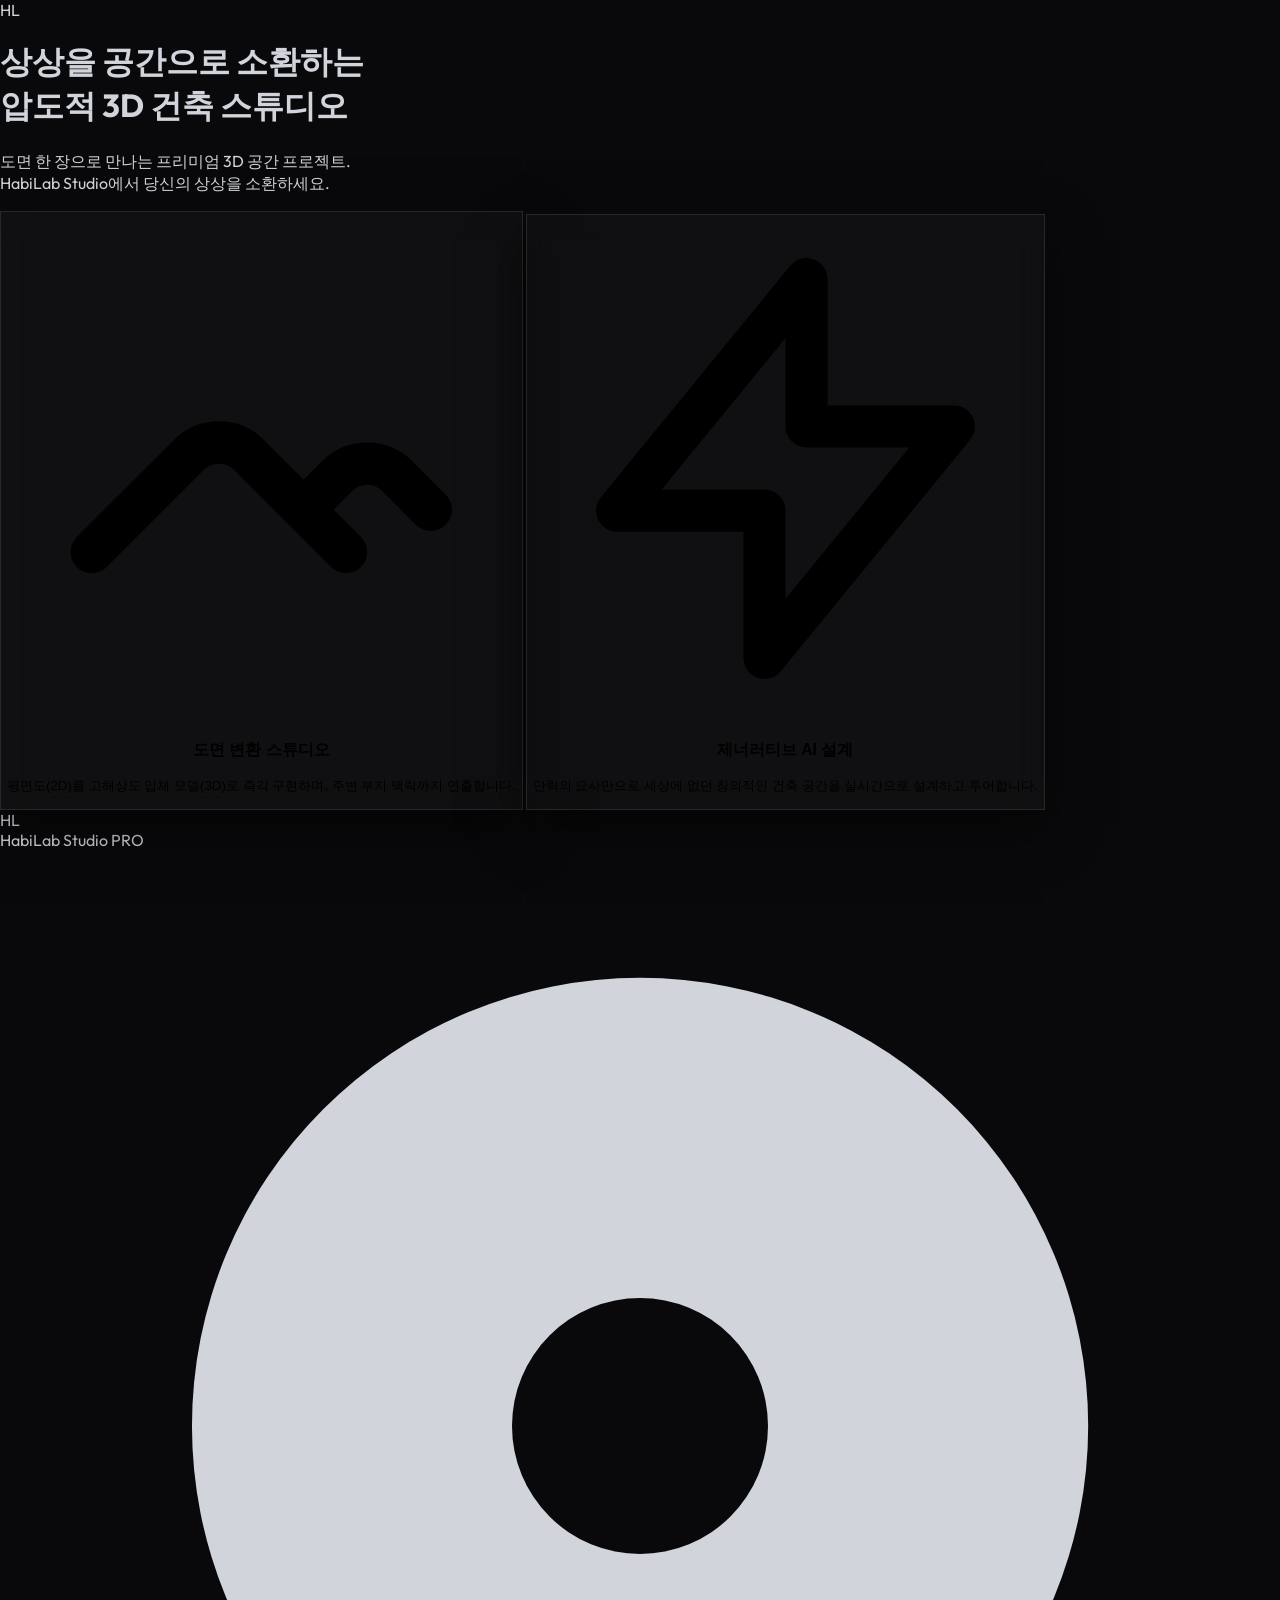
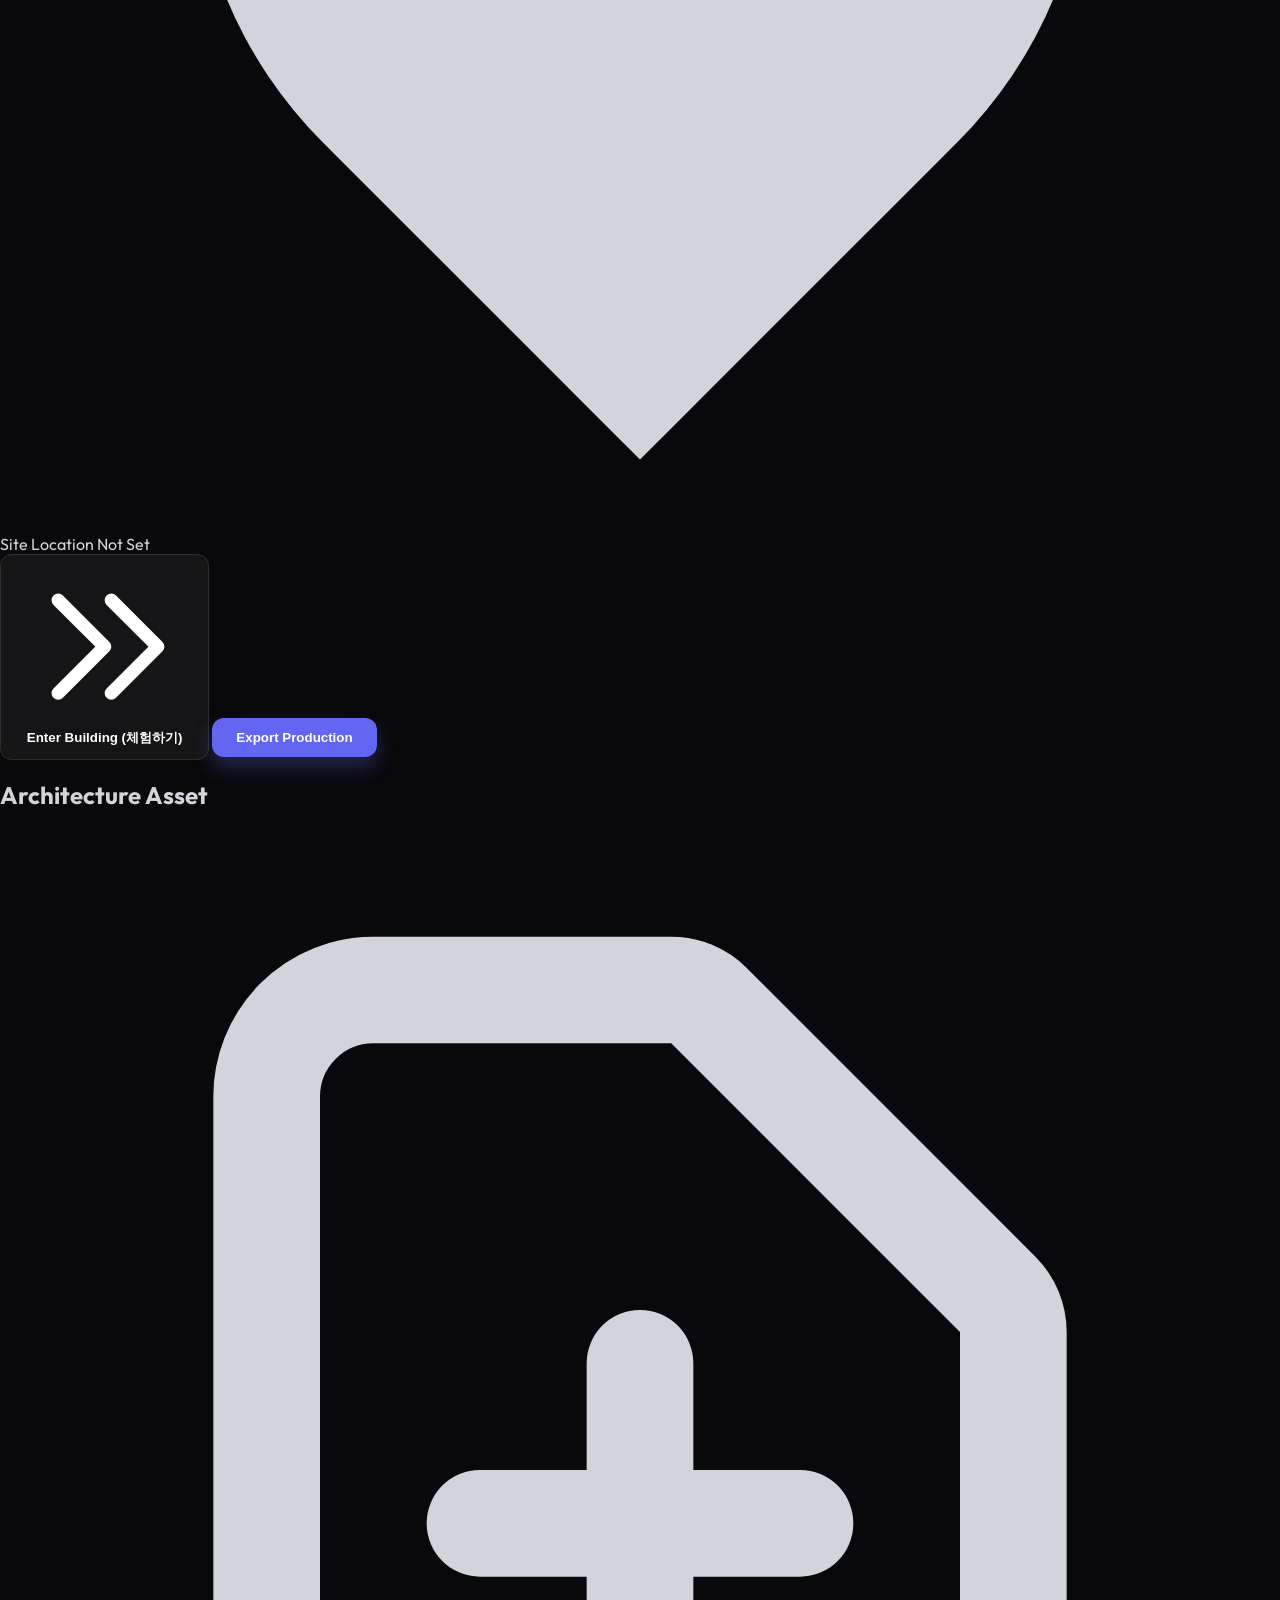
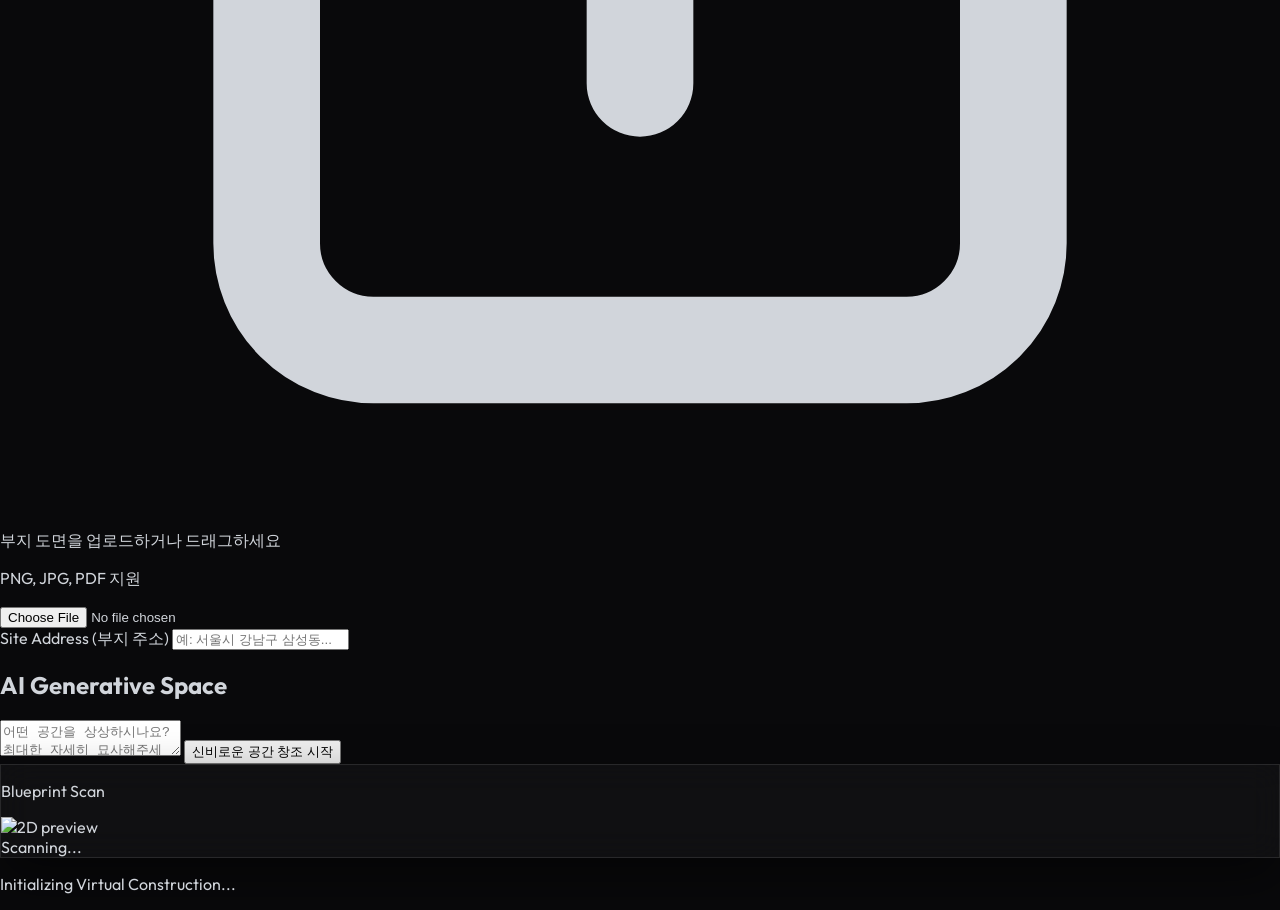
==== index.html @ 50a1dd4c "Add files via upload" ====
<!DOCTYPE html>
<html lang="ko">
<head>
    <meta charset="UTF-8">
    <meta name="viewport" content="width=device-width, initial-scale=1.0">
    <title>하비랩 (HabiLab) - 3D Floor Plan Generator (Nano Banana Edition)</title>
    <script src="https://cdn.tailwindcss.com"></script>
    <link href="https://fonts.googleapis.com/css2?family=Outfit:wght@300;400;600;800&display=swap" rel="stylesheet">
    <style>
        :root {
            --accent-indigo: #6366f1;
            --accent-purple: #8b5cf6;
            --bg-dark: #09090b;
            --card-gray: #121214;
        }

        body { font-family: 'Outfit', sans-serif; background-color: var(--bg-dark); color: #d1d5db; margin: 0; overflow: hidden; }
        
        .glass-panel {
            background: rgba(255, 255, 255, 0.03);
            backdrop-filter: blur(16px);
            border: 1px solid rgba(255, 255, 255, 0.1);
            box-shadow: 0 20px 50px rgba(0,0,0,0.5);
        }

        .loading-overlay {
            position: absolute; inset: 0; background: rgba(9, 9, 11, 0.95);
            backdrop-filter: blur(20px); z-index: 1000;
            display: none; flex-direction: column; align-items: center; justify-content: center;
            transition: opacity 0.5s; opacity: 0;
        }
        .loading-overlay.active { display: flex; opacity: 1; }
        
        .spinner {
            border: 2px solid rgba(255, 255, 255, 0.05);
            border-top: 2px solid var(--accent-indigo);
            border-radius: 50%; width: 60px; height: 60px;
            animation: spin 1s cubic-bezier(0.4, 0, 0.2, 1) infinite;
        }
        @keyframes spin { 100% { transform: rotate(360deg); } }

        #viewer-container { width: 100%; height: 100%; position: relative; }
        
        /* Premium Buttons */
        .btn-premium {
            background: rgba(255,255,255,0.05); border: 1px solid rgba(255,255,255,0.1);
            color: #fff; padding: 0.75rem 1.5rem; border-radius: 12px; font-weight: 600;
            transition: all 0.3s; backdrop-filter: blur(8px);
        }
        .btn-premium:hover { background: rgba(255,255,255,0.1); border-color: var(--accent-indigo); transform: translateY(-2px); }
        .btn-primary { background: var(--accent-indigo); border: none; box-shadow: 0 10px 20px rgba(99,102,241,0.3); }
        .btn-primary:hover { background: #4f46e5; box-shadow: 0 15px 30px rgba(99,102,241,0.5); }

        /* Instruction Overlay */
        #walk-instructions {
            position: absolute; bottom: 40px; left: 50%; transform: translateX(-50%);
            background: rgba(0,0,0,0.7); color: white; padding: 15px 25px;
            border-radius: 50px; font-size: 13px; font-weight: 600; letter-spacing: 1px;
            border: 1px solid rgba(255,255,255,0.1); backdrop-filter: blur(10px);
            display: none; z-index: 500;
        }
    </style>
</head>
<body>
    
    <!-- LANDING VIEW -->
    <div id="landing-view" class="fixed inset-0 z-[100] flex flex-col items-center justify-center transition-all duration-1000">
        <div class="absolute inset-0 bg-[radial-gradient(circle_at_center,_var(--tw-gradient-stops))] from-indigo-950/40 via-[#050507] to-black"></div>
        <div class="relative z-10 text-center max-w-5xl px-6">
            <div class="w-20 h-20 mx-auto rounded-3xl bg-gradient-to-tr from-indigo-500 to-purple-500 flex items-center justify-center font-bold text-white text-3xl mb-12 shadow-2xl scale-110">HL</div>
            <h1 class="text-6xl md:text-8xl font-black text-white tracking-tighter mb-8 leading-[0.9]">상상을 공간으로 소환하는<br/><span class="text-transparent bg-clip-text bg-gradient-to-r from-indigo-400 to-purple-400">압도적 3D 건축 스튜디오</span></h1>
            <p class="text-xl md:text-2xl text-gray-400 mb-16 max-w-3xl mx-auto font-light leading-relaxed">
                도면 한 장으로 만나는 프리미엄 3D 공간 프로젝트.<br/>
                <span class="text-white font-medium">HabiLab Studio에서 당신의 상상을 소환하세요.</span>
            </p>
            
            <div class="grid grid-cols-1 md:grid-cols-2 gap-8 max-w-4xl mx-auto">
                <button id="btn-studio-upload" class="group p-12 rounded-[2.5rem] glass-panel hover:border-indigo-500/50 hover:bg-white/5 transition-all text-left">
                    <div class="w-12 h-12 bg-indigo-500/20 rounded-xl flex items-center justify-center mb-6 text-indigo-400 group-hover:scale-110 transition">
                        <svg class="w-6 h-6" fill="none" stroke="currentColor" viewBox="0 0 24 24"><path stroke-linecap="round" stroke-linejoin="round" stroke-width="2" d="M4 16l4.586-4.586a2 2 0 012.828 0L16 16m-2-2l1.586-1.586a2 2 0 012.828 0L20 14"></svg>
                    </div>
                    <h3 class="text-2xl font-bold text-white mb-3">도면 변환 스튜디오</h3>
                    <p class="text-sm text-gray-400 leading-relaxed">평면도(2D)를 고해상도 입체 모델(3D)로 즉각 구현하며, 주변 부지 맥락까지 연출합니다.</p>
                </button>
                <button id="btn-studio-prompt" class="group p-12 rounded-[2.5rem] glass-panel hover:border-purple-500/50 hover:bg-white/5 transition-all text-left">
                     <div class="w-12 h-12 bg-purple-500/20 rounded-xl flex items-center justify-center mb-6 text-purple-400 group-hover:scale-110 transition">
                        <svg class="w-6 h-6" fill="none" stroke="currentColor" viewBox="0 0 24 24"><path stroke-linecap="round" stroke-linejoin="round" stroke-width="2" d="M13 10V3L4 14h7v7l9-11h-7z"></svg>
                    </div>
                    <h3 class="text-2xl font-bold text-white mb-3">제너러티브 AI 설계</h3>
                    <p class="text-sm text-gray-400 leading-relaxed">단락의 묘사만으로 세상에 없던 창의적인 건축 공간을 실시간으로 설계하고 투어합니다.</p>
                </button>
            </div>
        </div>
    </div>

    <!-- WORKSPACE VIEW -->
    <div id="workspace-view" class="hidden min-h-screen flex flex-col opacity-0 transition-all duration-700">
        <nav class="sticky top-0 z-50 backdrop-blur-2xl bg-black/40 border-b border-white/5 h-20 flex items-center px-10 justify-between">
            <div class="flex items-center gap-4 cursor-pointer group" onclick="goHome()">
                <div class="w-8 h-8 rounded-lg bg-indigo-500 flex items-center justify-center text-sm font-bold text-white shadow-lg group-hover:rotate-12 transition-transform">HL</div>
                <span class="font-extrabold text-white tracking-widest text-base uppercase">HabiLab Studio <span class="text-indigo-400 ml-1">PRO</span></span>
            </div>
            <div id="nav-address" class="hidden md:flex items-center gap-3 px-6 py-2 bg-white/5 border border-white/10 rounded-full text-xs font-medium text-gray-400">
                <svg class="w-3.5 h-3.5 text-indigo-400" fill="currentColor" viewBox="0 0 20 20"><path fill-rule="evenodd" d="M5.05 4.05a7 7 0 119.9 9.9L10 18.9l-4.95-4.95a7 7 0 010-9.9zM10 11a2 2 0 100-4 2 2 0 000 4z" clip-rule="evenodd"></svg>
                <span id="display-address">Site Location Not Set</span>
            </div>
            <div class="flex gap-4">
                 <button onclick="toggleWalkMode()" id="btn-walk" class="btn-premium flex items-center gap-2">
                    <svg class="w-4 h-4" fill="none" stroke="currentColor" viewBox="0 0 24 24"><path stroke-linecap="round" stroke-linejoin="round" stroke-width="2" d="M13 5l7 7-7 7M5 5l7 7-7 7"></svg>
                    Enter Building (체험하기)
                </button>
                <button class="btn-premium btn-primary">Export Production</button>
            </div>
        </nav>

        <main class="flex-grow grid grid-cols-12 overflow-hidden h-[calc(100vh-5rem)]">
            <!-- Left: Side Control (col-span-3) -->
            <div class="col-span-1 lg:col-span-3 border-r border-white/5 p-8 flex flex-col gap-10 bg-[#0c0c0e] overflow-y-auto">
                <div id="upload-section">
                    <h2 class="text-xs font-bold text-gray-500 uppercase tracking-widest mb-6 flex items-center gap-2">
                        <span class="w-1 h-3 bg-indigo-500 rounded-full"></span> Architecture Asset
                    </h2>
                    <div id="drop-zone" class="border-2 border-dashed border-white/5 rounded-3xl p-10 text-center hover:border-indigo-500/50 hover:bg-indigo-500/5 transition-all cursor-pointer group">
                        <div class="w-12 h-12 bg-white/5 rounded-2xl mx-auto mb-4 flex items-center justify-center text-gray-500 group-hover:text-indigo-400 transition">
                            <svg class="w-6 h-6" fill="none" stroke="currentColor" viewBox="0 0 24 24"><path stroke-linecap="round" stroke-linejoin="round" stroke-width="2" d="M9 13h6m-3-3v6m5 5H7a2 2 0 01-2-2V5a2 2 0 012-2h5.586a1 1 0 01.707.293l5.414 5.414a1 1 0 01.293.707V19a2 2 0 01-2 2z"></svg>
                        </div>
                        <p class="text-xs text-gray-400 font-medium">부지 도면을 업로드하거나 드래그하세요</p>
                        <p class="text-[10px] text-gray-600 mt-2">PNG, JPG, PDF 지원</p>
                    </div>
                    <input type="file" id="file-input" class="hidden">
                    
                    <div class="mt-8">
                        <label class="text-[10px] font-bold text-gray-600 uppercase tracking-[0.2em] mb-2 block">Site Address (부지 주소)</label>
                        <input type="text" id="site-address" class="w-full bg-white/5 border border-white/10 rounded-xl px-4 py-3 text-sm text-gray-300 focus:outline-none focus:border-indigo-500/50" placeholder="예: 서울시 강남구 삼성동...">
                    </div>
                </div>

                <div id="prompt-section">
                    <h2 id="prompt-title" class="text-xs font-bold text-gray-500 uppercase tracking-widest mb-6 flex items-center gap-2">
                        <span class="w-1 h-3 bg-purple-500 rounded-full"></span> AI Generative Space
                    </h2>
                    <textarea id="ai-prompt" class="w-full bg-white/5 border border-white/10 rounded-2xl p-5 text-sm focus:outline-none focus:border-indigo-500/50 transition-all text-gray-300 h-44 leading-relaxed" placeholder="어떤 공간을 상상하시나요? 최대한 자세히 묘사해주세요..."></textarea>
                    <button id="btn-generate" class="w-full mt-6 bg-gradient-to-r from-indigo-600 to-purple-600 hover:scale-[1.02] active:scale-95 text-white font-bold py-4 rounded-2xl transition-all shadow-2xl">신비로운 공간 창조 시작</button>
                    <div id="ai-status-box" class="hidden mt-6 p-5 rounded-2xl text-xs font-medium border border-indigo-500/20 bg-indigo-500/5 text-indigo-300"></div>
                </div>
            </div>

            <!-- Main Hub (col-span-9) -->
            <div class="col-span-1 lg:col-span-9 relative bg-[#050507]">
                <!-- 2D Mini Monitoring (Floating top-left) -->
                <div id="mini-2d" class="absolute top-8 left-8 w-64 h-64 glass-panel rounded-3xl z-40 p-4 border border-white/10 shadow-2xl transition-all hover:scale-105">
                     <p class="text-[10px] font-extrabold text-gray-500 uppercase tracking-widest mb-3 flex items-center gap-2">
                        <span class="w-1.5 h-1.5 rounded-full bg-indigo-500 animate-pulse"></span> Blueprint Scan
                    </p>
                    <div class="w-full h-48 bg-black/40 rounded-xl flex items-center justify-center overflow-hidden relative">
                         <img id="preview-img" class="max-w-full max-h-full object-contain hidden opacity-90 transition-opacity" src="" alt="2D preview">
                         <div id="2d-placeholder" class="text-[9px] uppercase tracking-[0.2em] text-gray-700 font-bold">Scanning...</div>
                         <div id="2d-loading" class="loading-overlay"> <div class="spinner !w-8 !h-8"></div> </div>
                    </div>
                </div>

                <!-- 3D Viewport Full -->
                <div id="viewer-container" class="w-full h-full">
                    <div id="placeholder" class="absolute inset-0 flex flex-col items-center justify-center z-10 pointer-events-none">
                         <p class="text-xs uppercase tracking-[0.4em] text-gray-600 font-bold animate-pulse">Initializing Virtual Construction...</p>
                    </div>
                    <div id="3d-loading" class="loading-overlay"> <div class="spinner"></div> </div>
                    
                    <!-- Walk Instructions -->
                    <div id="walk-instructions">
                        WASD - 이동  |  MOUSE - 둘러보기  |  ESC - 3D 모드로 복귀
                    </div>
                </div>
            </div>
        </main>
    </div>

    <!-- Core Script -->
    <script type="module">
        import * as THREE from 'https://unpkg.com/three@0.160.0/build/three.module.js';
        import { GLTFLoader } from 'https://unpkg.com/three@0.160.0/examples/jsm/loaders/GLTFLoader.js';
        import { OrbitControls } from 'https://unpkg.com/three@0.160.0/examples/jsm/controls/OrbitControls.js';
        import { PointerLockControls } from 'https://unpkg.com/three@0.160.0/examples/jsm/controls/PointerLockControls.js';
        import { EffectComposer } from 'https://unpkg.com/three@0.160.0/examples/jsm/postprocessing/EffectComposer.js';
        import { RenderPass } from 'https://unpkg.com/three@0.160.0/examples/jsm/postprocessing/RenderPass.js';
        import { UnrealBloomPass } from 'https://unpkg.com/three@0.160.0/examples/jsm/postprocessing/UnrealBloomPass.js';
        import { OutputPass } from 'https://unpkg.com/three@0.160.0/examples/jsm/postprocessing/OutputPass.js';

        // Refs
        const landingView = document.getElementById('landing-view');
        const workspaceView = document.getElementById('workspace-view');
        const viewerContainer = document.getElementById('viewer-container');
        const aiPrompt = document.getElementById('ai-prompt');
        const aiStatusBox = document.getElementById('ai-status-box');
        const previewImg = document.getElementById('preview-img');
        const displayAddress = document.getElementById('display-address');
        const siteAddress = document.getElementById('site-address');
        const instr = document.getElementById('walk-instructions');

        let walkMode = false;
        let moveForward = false, moveBackward = false, moveLeft = false, moveRight = false;
        let velocity = new THREE.Vector3();
        let direction = new THREE.Vector3();

        // 3D Engine Setup
        const scene = new THREE.Scene();
        scene.background = new THREE.Color(0x050507);
        scene.fog = new THREE.FogExp2(0x050507, 0.002);

        const camera = new THREE.PerspectiveCamera(45, viewerContainer.clientWidth / viewerContainer.clientHeight, 0.1, 2000);
        const renderer = new THREE.WebGLRenderer({ antialias: true, alpha: true, powerPreference: "high-performance" });
        renderer.setPixelRatio(window.devicePixelRatio);
        renderer.setSize(viewerContainer.clientWidth, viewerContainer.clientHeight);
        renderer.toneMapping = THREE.ACESFilmicToneMapping;
        renderer.toneMappingExposure = 1.2;
        renderer.shadowMap.enabled = true;
        renderer.shadowMap.type = THREE.PCFSoftShadowMap;
        viewerContainer.appendChild(renderer.domElement);

        const composer = new EffectComposer(renderer);
        composer.addPass(new RenderPass(scene, camera));
        const bloomPass = new UnrealBloomPass(new THREE.Vector2(viewerContainer.clientWidth, viewerContainer.clientHeight), 0.5, 0.4, 0.85);
        composer.addPass(bloomPass);
        composer.addPass(new OutputPass());

        const controls = new OrbitControls(camera, renderer.domElement);
        controls.enableDamping = true;
        controls.dampingFactor = 0.05;
        controls.maxPolarAngle = Math.PI/2 - 0.05;

        const walkControls = new PointerLockControls(camera, document.body);
        scene.add(walkControls.getObject());

        // Dynamic Lighting
        const ambient = new THREE.AmbientLight(0xffffff, 0.4);
        scene.add(ambient);

        const hemiLight = new THREE.HemisphereLight(0x6366f1, 0x09090b, 0.6);
        scene.add(hemiLight);

        const sun = new THREE.DirectionalLight(0xffffff, 2.0);
        sun.position.set(100, 200, 100);
        sun.castShadow = true;
        sun.shadow.mapSize.set(4096, 4096);
        sun.shadow.camera.left = -200;
        sun.shadow.camera.right = 200;
        sun.shadow.camera.top = 200;
        sun.shadow.camera.bottom = -200;
        scene.add(sun);

        // Env Components (Premium Grid)
        const grid = new THREE.GridHelper(1000, 100, 0x1f2937, 0x0c0c0e);
        grid.position.y = -0.05;
        scene.add(grid);

        // --- Core Navigation (Redundant but safe) ---
        window.enterWorkspace = (mode) => {
            console.log("Navigating to Workspace Mode:", mode);
            const landing = document.getElementById('landing-view');
            const workspace = document.getElementById('workspace-view');
            
            landing.style.opacity = '0';
            landing.style.transform = 'scale(1.05) translateY(-20px)';
            
            setTimeout(() => {
                landing.classList.add('hidden');
                workspace.classList.remove('hidden');
                setTimeout(() => { 
                    workspace.style.opacity = '1'; 
                    window.dispatchEvent(new Event('resize'));
                }, 50);
                if (mode === 'prompt') {
                    document.getElementById('upload-section').classList.add('hidden');
                    document.getElementById('ai-prompt')?.focus();
                }
            }, 600);
        };

        window.goHome = () => {
             const workspace = document.getElementById('workspace-view');
             const landing = document.getElementById('landing-view');
             workspace.style.opacity = '0';
             setTimeout(() => {
                 workspace.classList.add('hidden');
                 landing.classList.remove('hidden');
                 landing.style.opacity = '1';
                 landing.style.transform = 'scale(1) translateY(0)';
             }, 500);
        };

        // --- 3D Engine Setup ---
        // Scene already defined at the top

        window.toggleWalkMode = () => {
            if (!walkMode) {
                walkControls.lock();
            } else {
                walkControls.unlock();
            }
        };

        // --- Walkthrough Logic ---
        walkControls.addEventListener('lock', () => {
            walkMode = true;
            controls.enabled = false;
            instr.style.display = 'block';
            document.getElementById('btn-walk').innerHTML = `<svg class="w-4 h-4" fill="none" stroke="currentColor" viewBox="0 0 24 24"><path d="M6 18L18 6M6 6l12 12"></svg> Exit View`;
            camera.position.y = 1.8; 
        });

        walkControls.addEventListener('unlock', () => {
            walkMode = false;
            controls.enabled = true;
            instr.style.display = 'none';
            document.getElementById('btn-walk').innerHTML = `<svg class="w-4 h-4" fill="none" stroke="currentColor" viewBox="0 0 24 24"><path d="M13 5l7 7-7 7M5 5l7 7-7 7"></svg> Enter Building`;
            camera.position.set(100, 80, 100);
            controls.update();
        });

        const onKeyDown = (e) => {
            switch (e.code) {
                case 'KeyW': moveForward = true; break;
                case 'KeyA': moveLeft = true; break;
                case 'KeyS': moveBackward = true; break;
                case 'KeyD': moveRight = true; break;
            }
        };
        const onKeyUp = (e) => {
            switch (e.code) {
                case 'KeyW': moveForward = false; break;
                case 'KeyA': moveLeft = false; break;
                case 'KeyS': moveBackward = false; break;
                case 'KeyD': moveRight = false; break;
            }
        };
        document.addEventListener('keydown', onKeyDown);
        document.addEventListener('keyup', onKeyUp);

        // Site Context logic
        siteAddress.addEventListener('change', () => {
            const addr = siteAddress.value;
            displayAddress.textContent = addr || "Global Site Node";
            // Heuristic environment change
            if(addr.includes("강남") || addr.includes("서울")) {
                scene.background = new THREE.Color(0x0c0c1e);
                hemiLight.color.setHex(0xbc9fff);
            } else if(addr.includes("제주") || addr.includes("바다")) {
                scene.background = new THREE.Color(0x1a2e3b);
                hemiLight.color.setHex(0xa0d8ef);
            }
        });

        // Model Loader
        window.loadModel = (url, bgUrl, w, h) => {
            const loader = new GLTFLoader();
            loader.load(url, (gltf) => {
                // Garbage collection
                scene.children.slice().forEach(c => { 
                    if(c.isGroup || c.isMesh) { 
                        if(c.type !== 'GridHelper' && !c.isLight) scene.remove(c); 
                    } 
                });
                
                const model = gltf.scene;
                model.traverse(n => { 
                    if(n.isMesh) { 
                        n.castShadow = true; n.receiveShadow = true; 
                        // Architectural Material (Nano Banana Edition)
                        n.material = new THREE.MeshPhysicalMaterial({
                            color: 0xeeeeee, 
                            roughness: 0.2, 
                            metalness: 0.05, 
                            transmission: (n.name.includes('window')) ? 0.9 : 0,
                            thickness: 1.0,
                            ior: 1.5,
                            envMapIntensity: 2.0
                        }); 
                    } 
                });
                scene.add(model);

                // Auto-Focus
                const box = new THREE.Box3().setFromObject(model);
                const size = box.getSize(new THREE.Vector3());
                const center = box.getCenter(new THREE.Vector3());
                const maxDim = Math.max(size.x, size.z);
                camera.position.set(center.x + maxDim * 1.2, maxDim, center.z + maxDim * 1.2);
                controls.target.copy(center);
                controls.update();
                document.getElementById('placeholder').classList.add('hidden');
            });
        };

        // Animation Loop
        let prevTime = performance.now();
        function animate() {
            requestAnimationFrame(animate);
            const time = performance.now();
            
            if (walkControls.isLocked === true) {
                const delta = (time - prevTime) / 1000;
                velocity.x -= velocity.x * 10.0 * delta;
                velocity.z -= velocity.z * 10.0 * delta;
                direction.z = Number(moveForward) - Number(moveBackward);
                direction.x = Number(moveRight) - Number(moveLeft);
                direction.normalize();

                if (moveForward || moveBackward) velocity.z -= direction.z * 400.0 * delta;
                if (moveLeft || moveRight) velocity.x -= direction.x * 400.0 * delta;

                walkControls.moveRight(-velocity.x * delta);
                walkControls.moveForward(-velocity.z * delta);
            }
            
            prevTime = time;
            controls.update();
            composer.render();
        }
        animate();

        // API Handler Integration
        const showLoading = () => { document.getElementById('2d-loading').classList.add('active'); document.getElementById('3d-loading').classList.add('active'); };
        const hideLoading = () => { document.getElementById('2d-loading').classList.remove('active'); document.getElementById('3d-loading').classList.remove('active'); };

        window.handleUpload = async (file) => {
            aiStatusBox.classList.remove('hidden');
            aiStatusBox.innerHTML = `Constructing Architecture Artifact...<br/><span class="text-[9px] opacity-60">${file.name}</span>`;
            if (file.type.startsWith('image/')) {
                const reader = new FileReader();
                reader.onload = (e) => { previewImg.src = e.target.result; previewImg.classList.remove('hidden'); document.getElementById('2d-placeholder').classList.add('hidden'); };
                reader.readAsDataURL(file);
            }
            const fd = new FormData(); fd.append('file', file);
            try {
                showLoading();
                const res = await fetch('/upload', { method: 'POST', body: fd });
                const data = await res.json();
                if (data.status === 'success') {
                    aiStatusBox.innerHTML = "Site Deployment Successful.";
                    window.loadModel(data.model_url, data.bg_url, data.width, data.height);
                } else { aiStatusBox.textContent = "Processing Fault: " + data.message; }
            } catch(e) { aiStatusBox.textContent = "System Orchestration Timeout"; }
            finally { hideLoading(); }
        };

        const fileInput = document.getElementById('file-input');
        document.getElementById('drop-zone').onclick = () => fileInput.click();
        fileInput.onchange = (e) => { if(e.target.files[0]) window.handleUpload(e.target.files[0]); };

        document.getElementById('btn-generate').onclick = async () => {
            const prompt = aiPrompt.value.trim();
            if(!prompt) return alert("부디 당신의 상상을 입력해 주세요.");
            aiStatusBox.classList.remove('hidden');
            aiStatusBox.innerHTML = "AI가 상상을 현실로 소환하고 있습니다...";
            const fd = new FormData(); fd.append('prompt', prompt);
            try {
                showLoading();
                const res = await fetch('/generate', { method: 'POST', body: fd });
                const data = await res.json();
                if (data.status === 'success') {
                    aiStatusBox.textContent = "상상이 공간으로 성공적으로 소환되었습니다.";
                    if(data.bg_url) { previewImg.src = data.bg_url; previewImg.classList.remove('hidden'); document.getElementById('2d-placeholder').classList.add('hidden'); }
                    window.loadModel(data.model_url, data.bg_url, data.width, data.height);
                } else { aiStatusBox.textContent = "AI Failure: " + data.message; }
            } catch(e) { aiStatusBox.textContent = "Server Synchronization Failure"; }
            finally { hideLoading(); }
        };

        window.addEventListener('resize', () => {
            const w = viewerContainer.clientWidth;
            const h = viewerContainer.clientHeight;
            if (w === 0) return;
            camera.aspect = w / h;
            camera.updateProjectionMatrix();
            renderer.setSize(w, h);
            composer.setSize(w, h);
        });

        // --- Event Listener Registration (Bulletproof) ---
        window.addEventListener('load', () => {
            console.log("HabiLab Studio Engine Initialized.");
            document.getElementById('btn-studio-upload')?.addEventListener('click', (e) => {
                e.preventDefault();
                window.enterWorkspace('upload');
            });
            document.getElementById('btn-studio-prompt')?.addEventListener('click', (e) => {
                e.preventDefault();
                window.enterWorkspace('prompt');
            });
            
            // Initial resize fix
            window.dispatchEvent(new Event('resize'));
        });
    </script>
</body>
</html>
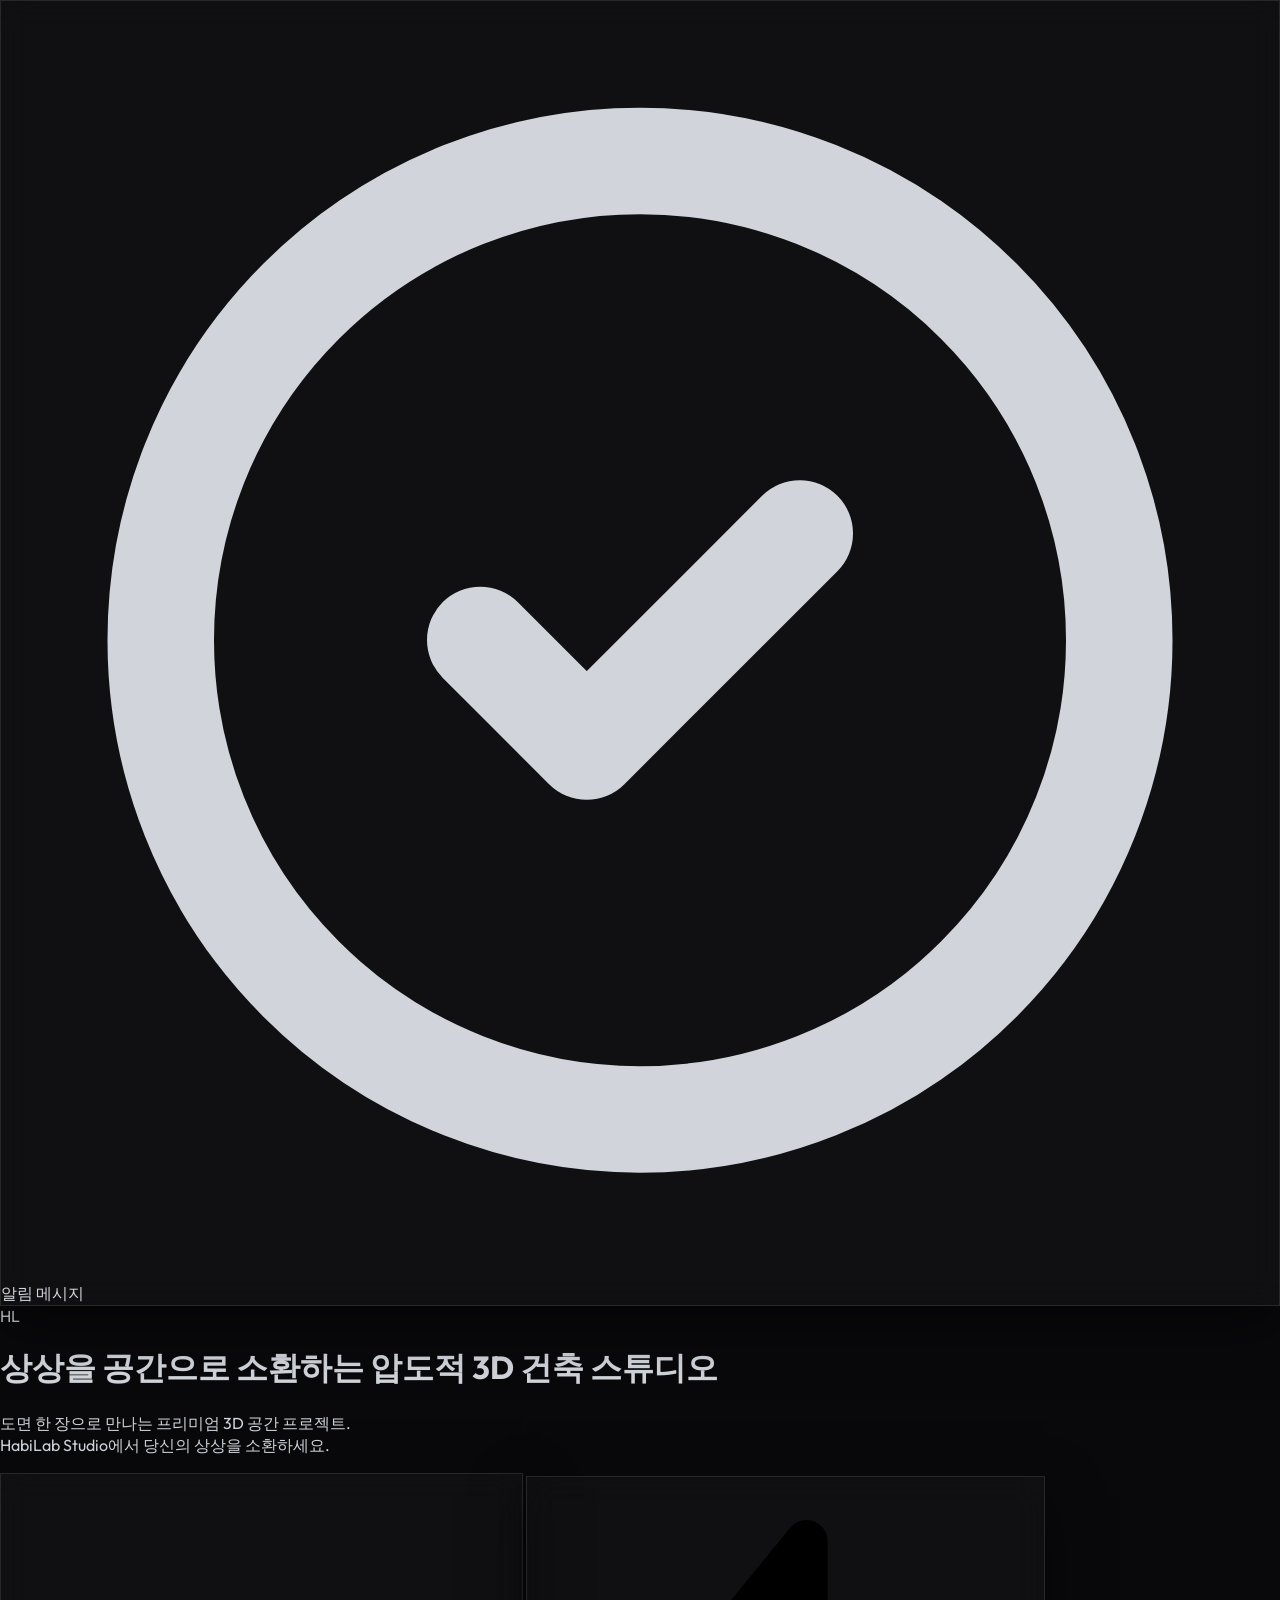
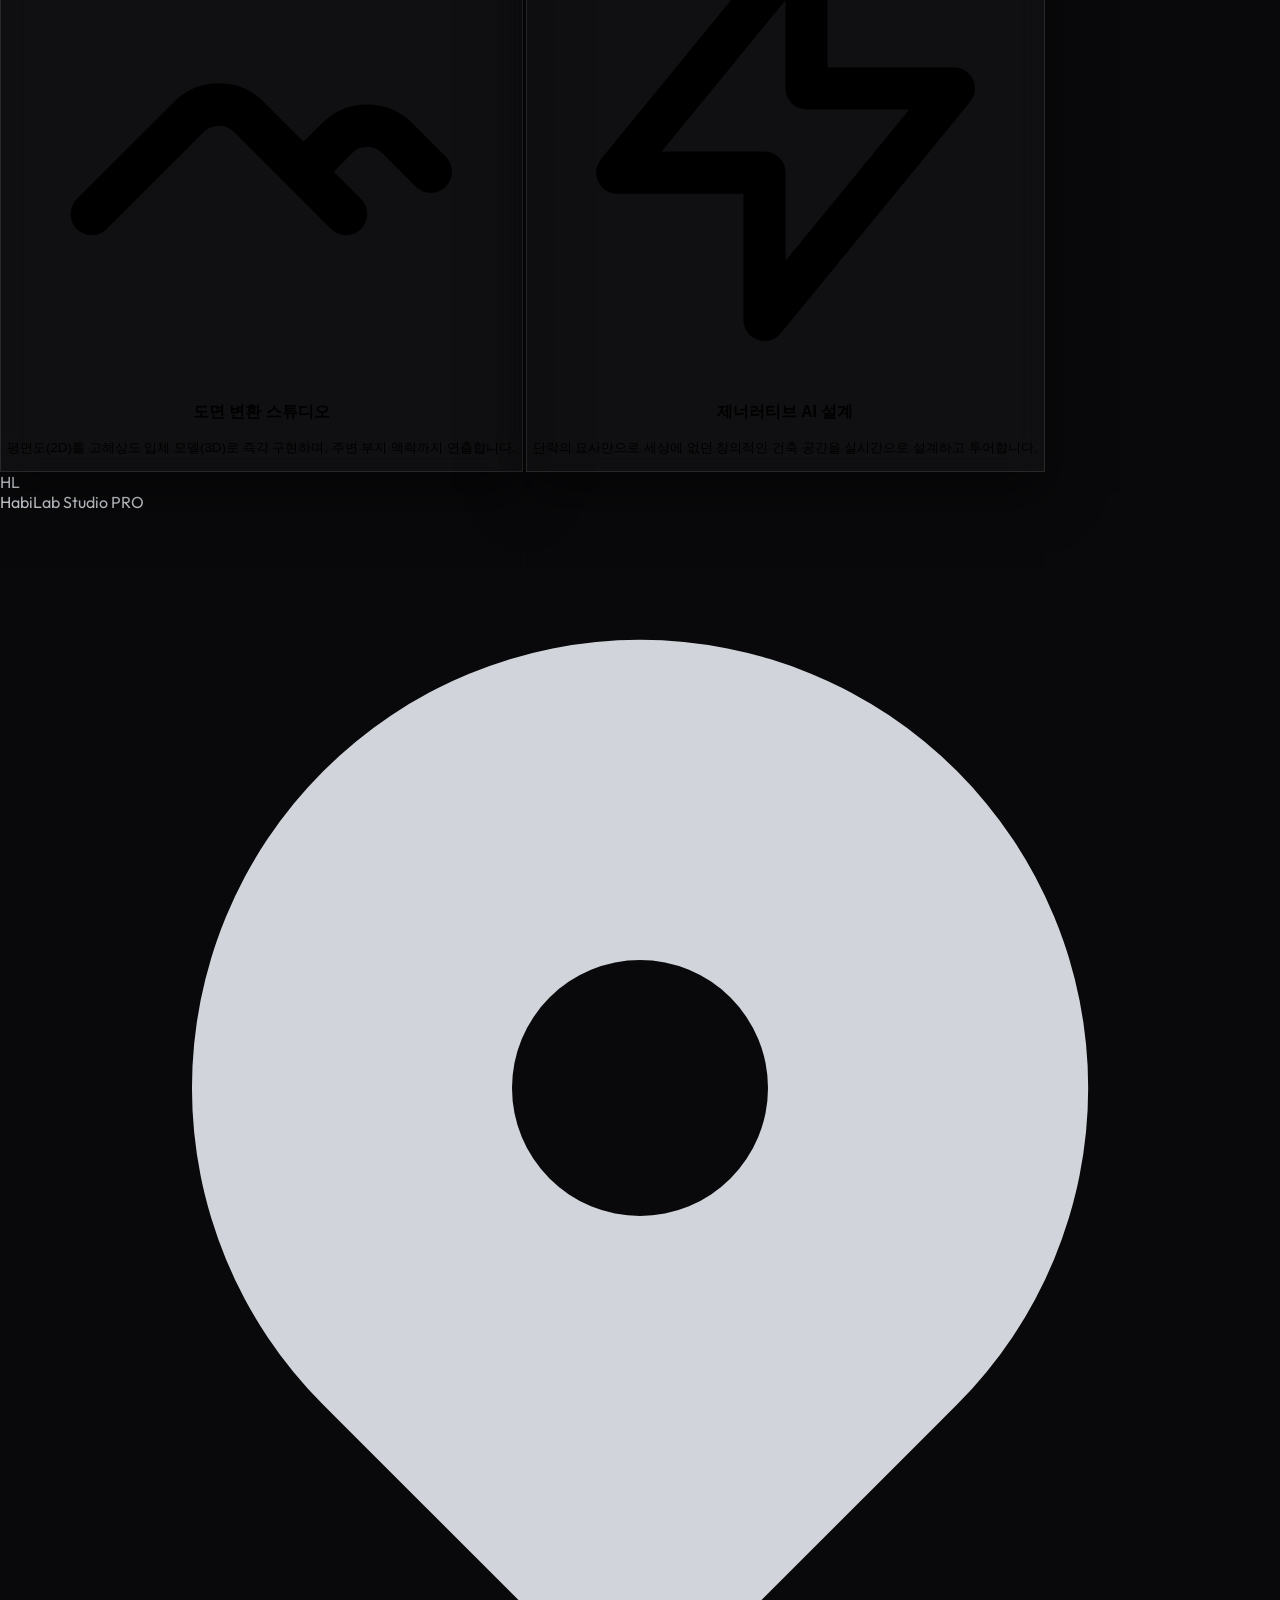
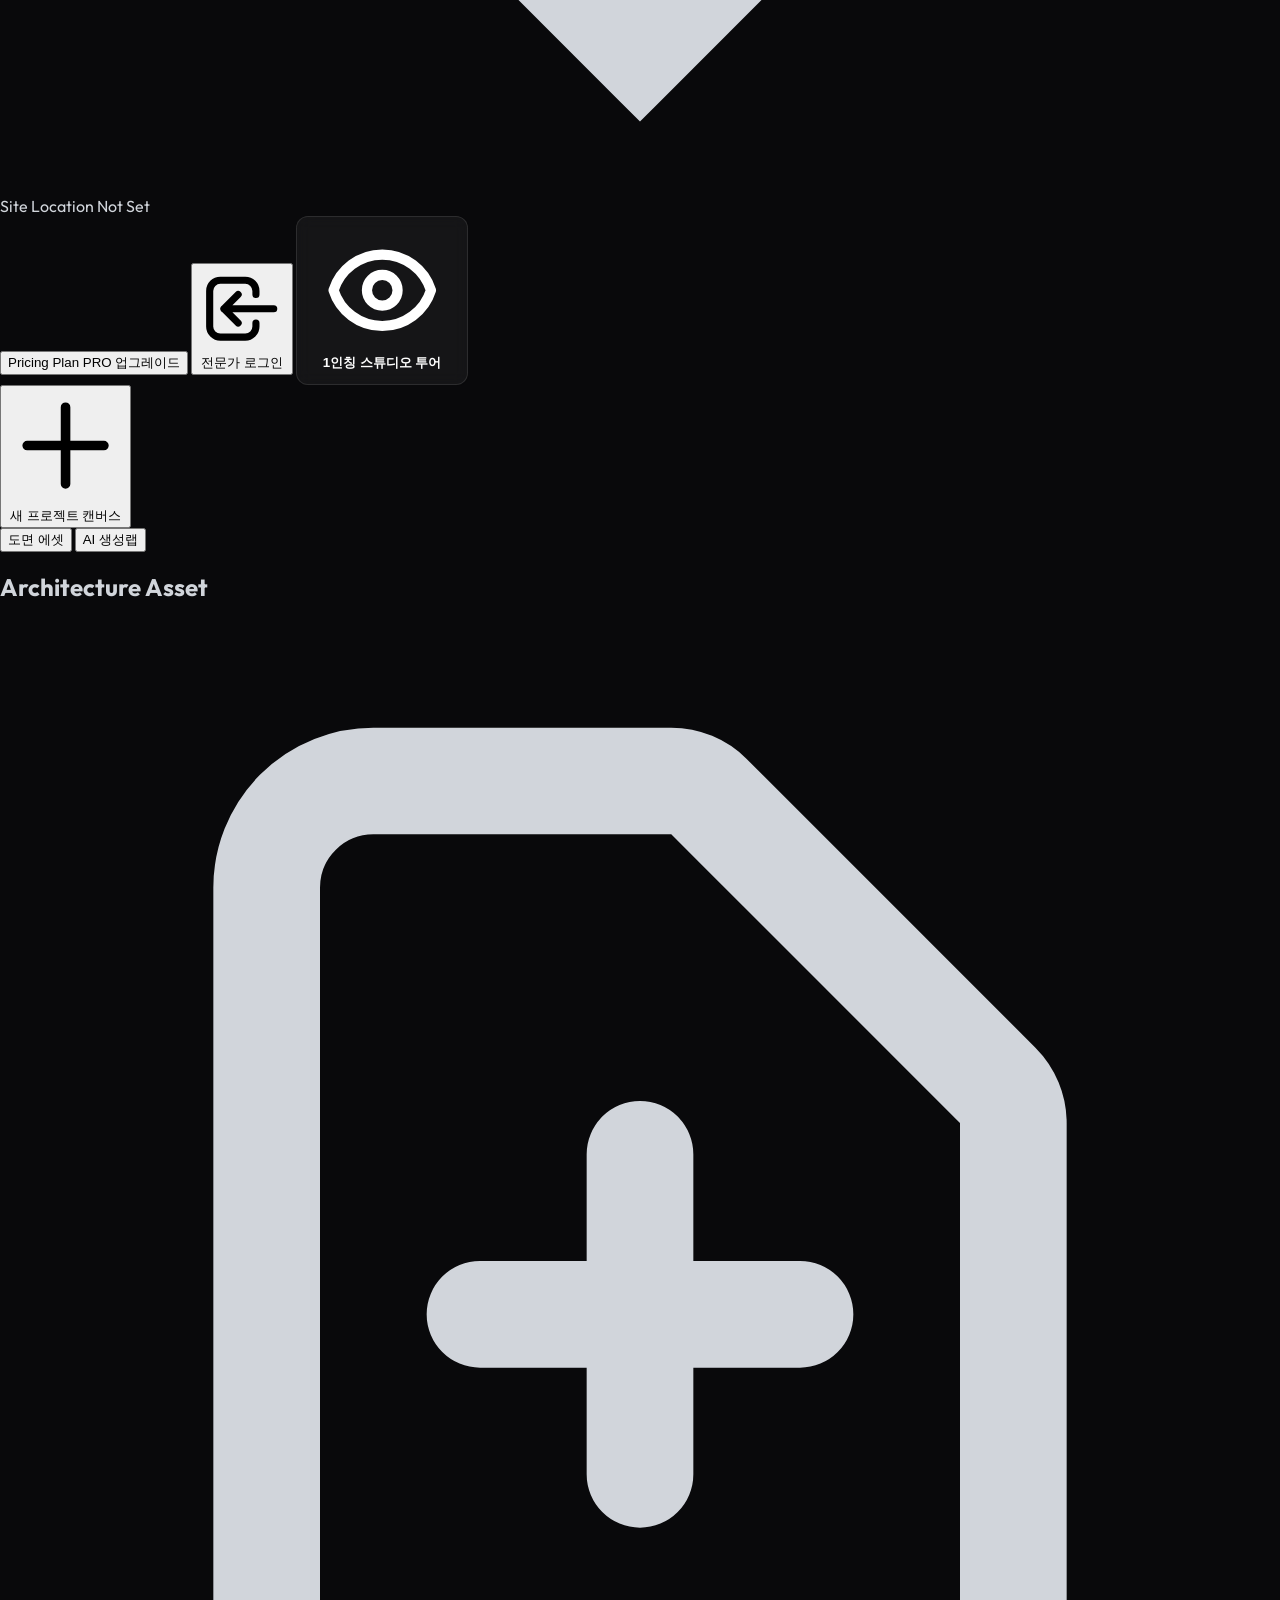
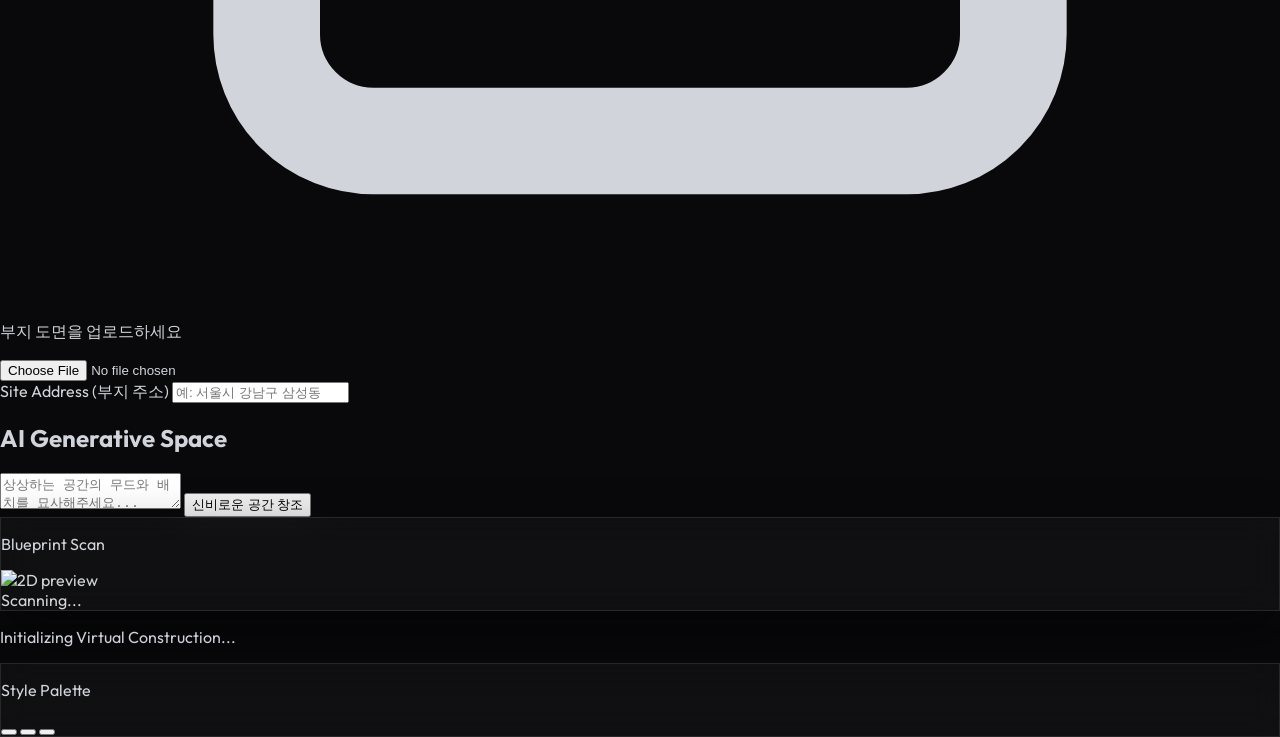
==== commit b8cfc8ef: "Add files via upload" ====
--- a/index.html
+++ b/index.html
@@ -61,14 +61,22 @@
         }
     </style>
 </head>
-<body>
+<body class="bg-[#050507] text-white selection:bg-indigo-500/30 overflow-hidden font-sans">
     
+    <!-- Global Toast Notification -->
+    <div id="toast-overlay" class="fixed inset-0 top-10 flex border-0 items-start justify-center z-50 pointer-events-none hidden transition-opacity duration-500 opacity-0">
+        <div class="glass-panel border border-purple-500/40 bg-purple-900/30 px-8 py-4 rounded-full shadow-[0_0_40px_rgba(168,85,247,0.3)] flex items-center gap-3 transform transition-transform duration-500 scale-95" id="toast-content">
+            <svg class="w-5 h-5 text-purple-400" fill="none" stroke="currentColor" viewBox="0 0 24 24"><path stroke-linecap="round" stroke-linejoin="round" stroke-width="2" d="M9 12l2 2 4-4m6 2a9 9 0 11-18 0 9 9 0 0118 0z"></path></svg>
+            <span id="toast-message" class="text-white font-bold tracking-wide text-sm drop-shadow-md">알림 메시지</span>
+        </div>
+    </div>
+
     <!-- LANDING VIEW -->
     <div id="landing-view" class="fixed inset-0 z-[100] flex flex-col items-center justify-center transition-all duration-1000">
         <div class="absolute inset-0 bg-[radial-gradient(circle_at_center,_var(--tw-gradient-stops))] from-indigo-950/40 via-[#050507] to-black"></div>
         <div class="relative z-10 text-center max-w-5xl px-6">
             <div class="w-20 h-20 mx-auto rounded-3xl bg-gradient-to-tr from-indigo-500 to-purple-500 flex items-center justify-center font-bold text-white text-3xl mb-12 shadow-2xl scale-110">HL</div>
-            <h1 class="text-6xl md:text-8xl font-black text-white tracking-tighter mb-8 leading-[0.9]">상상을 공간으로 소환하는<br/><span class="text-transparent bg-clip-text bg-gradient-to-r from-indigo-400 to-purple-400">압도적 3D 건축 스튜디오</span></h1>
+            <h1 class="text-[clamp(1.5rem,3.5vw,5rem)] font-black text-white tracking-tighter mb-8 leading-[1.2] whitespace-nowrap overflow-hidden">상상을 공간으로 소환하는 <span class="text-transparent bg-clip-text bg-gradient-to-r from-indigo-400 to-purple-400">압도적 3D 건축 스튜디오</span></h1>
             <p class="text-xl md:text-2xl text-gray-400 mb-16 max-w-3xl mx-auto font-light leading-relaxed">
                 도면 한 장으로 만나는 프리미엄 3D 공간 프로젝트.<br/>
                 <span class="text-white font-medium">HabiLab Studio에서 당신의 상상을 소환하세요.</span>
@@ -105,43 +113,69 @@
                 <span id="display-address">Site Location Not Set</span>
             </div>
             <div class="flex gap-4">
-                 <button onclick="toggleWalkMode()" id="btn-walk" class="btn-premium flex items-center gap-2">
-                    <svg class="w-4 h-4" fill="none" stroke="currentColor" viewBox="0 0 24 24"><path stroke-linecap="round" stroke-linejoin="round" stroke-width="2" d="M13 5l7 7-7 7M5 5l7 7-7 7"></svg>
-                    Enter Building (체험하기)
+                 <!-- Business / Monetization Stub -->
+                 <button class="hidden md:flex flex-col items-end justify-center px-4 py-1 border-r border-white/10 opacity-80 hover:opacity-100 transition-opacity">
+                     <span class="text-[9px] text-gray-500 font-bold uppercase tracking-widest">Pricing Plan</span>
+                     <span class="text-xs text-purple-400 font-bold">PRO 업그레이드</span>
+                 </button>
+                 <button class="hidden md:flex items-center gap-2 text-xs font-medium text-gray-400 hover:text-white px-2 pr-4 transition-colors">
+                     <svg class="w-4 h-4" fill="none" stroke="currentColor" viewBox="0 0 24 24"><path stroke-linecap="round" stroke-linejoin="round" stroke-width="2" d="M11 16l-4-4m0 0l4-4m-4 4h14m-5 4v1a3 3 0 01-3 3H6a3 3 0 01-3-3V7a3 3 0 013-3h7a3 3 0 013 3v1"></path></svg>
+                     전문가 로그인
+                 </button>
+
+                 <button id="btn-walk" class="btn-premium flex items-center gap-2 bg-white/10 hover:bg-white/20 border-white/20 text-sm ml-2">
+                    <svg class="w-4 h-4" fill="none" stroke="currentColor" viewBox="0 0 24 24"><path stroke-linecap="round" stroke-linejoin="round" stroke-width="2" d="M15 12a3 3 0 11-6 0 3 3 0 016 0z"></path><path stroke-linecap="round" stroke-linejoin="round" stroke-width="2" d="M2.458 12C3.732 7.943 7.523 5 12 5c4.478 0 8.268 2.943 9.542 7-1.274 4.057-5.064 7-9.542 7-4.477 0-8.268-2.943-9.542-7z"></path></svg>
+                    1인칭 스튜디오 투어
                 </button>
-                <button class="btn-premium btn-primary">Export Production</button>
             </div>
         </nav>
 
         <main class="flex-grow grid grid-cols-12 overflow-hidden h-[calc(100vh-5rem)]">
             <!-- Left: Side Control (col-span-3) -->
-            <div class="col-span-1 lg:col-span-3 border-r border-white/5 p-8 flex flex-col gap-10 bg-[#0c0c0e] overflow-y-auto">
-                <div id="upload-section">
-                    <h2 class="text-xs font-bold text-gray-500 uppercase tracking-widest mb-6 flex items-center gap-2">
-                        <span class="w-1 h-3 bg-indigo-500 rounded-full"></span> Architecture Asset
-                    </h2>
-                    <div id="drop-zone" class="border-2 border-dashed border-white/5 rounded-3xl p-10 text-center hover:border-indigo-500/50 hover:bg-indigo-500/5 transition-all cursor-pointer group">
-                        <div class="w-12 h-12 bg-white/5 rounded-2xl mx-auto mb-4 flex items-center justify-center text-gray-500 group-hover:text-indigo-400 transition">
-                            <svg class="w-6 h-6" fill="none" stroke="currentColor" viewBox="0 0 24 24"><path stroke-linecap="round" stroke-linejoin="round" stroke-width="2" d="M9 13h6m-3-3v6m5 5H7a2 2 0 01-2-2V5a2 2 0 012-2h5.586a1 1 0 01.707.293l5.414 5.414a1 1 0 01.293.707V19a2 2 0 01-2 2z"></svg>
+            <div class="col-span-1 lg:col-span-3 border-r border-white/5 p-8 flex flex-col gap-8 bg-[#0c0c0e] overflow-y-auto">
+                
+                <!-- New Project Button -->
+                <button onclick="startNewProject()" class="w-full flex items-center justify-center gap-2 py-3 bg-white/5 hover:bg-white/10 border border-white/10 rounded-2xl text-[11px] font-bold text-gray-400 hover:text-white uppercase tracking-widest transition-all group">
+                    <svg class="w-4 h-4 text-gray-500 group-hover:text-indigo-400 transition" fill="none" stroke="currentColor" viewBox="0 0 24 24"><path stroke-linecap="round" stroke-linejoin="round" stroke-width="2" d="M12 4v16m8-8H4"></path></svg>
+                    새 프로젝트 캔버스
+                </button>
+
+                <!-- Tab Switcher -->
+                <div class="flex bg-white/5 rounded-xl p-1 gap-1">
+                    <button id="tab-btn-upload" onclick="switchTab('upload')" class="flex-1 py-2 text-[10px] font-bold uppercase tracking-widest rounded-lg bg-indigo-500/20 text-indigo-300 transition-all">도면 에셋</button>
+                    <button id="tab-btn-prompt" onclick="switchTab('prompt')" class="flex-1 py-2 text-[10px] font-bold uppercase tracking-widest rounded-lg text-gray-500 hover:text-gray-300 transition-all">AI 생성랩</button>
+                </div>
+
+                <!-- Tab Contents -->
+                <div id="upload-section" class="flex flex-col gap-6 transition-opacity duration-300">
+                    <div>
+                        <h2 class="text-xs font-bold text-gray-500 uppercase tracking-widest mb-4 flex items-center gap-2">
+                            <span class="w-1 h-3 bg-indigo-500 rounded-full"></span> Architecture Asset
+                        </h2>
+                        <div id="drop-zone" class="border-2 border-dashed border-white/5 rounded-3xl p-8 text-center hover:border-indigo-500/50 hover:bg-indigo-500/5 transition-all cursor-pointer group">
+                            <div class="w-10 h-10 bg-white/5 rounded-2xl mx-auto mb-4 flex items-center justify-center text-gray-500 group-hover:text-indigo-400 transition">
+                                <svg class="w-5 h-5" fill="none" stroke="currentColor" viewBox="0 0 24 24"><path stroke-linecap="round" stroke-linejoin="round" stroke-width="2" d="M9 13h6m-3-3v6m5 5H7a2 2 0 01-2-2V5a2 2 0 012-2h5.586a1 1 0 01.707.293l5.414 5.414a1 1 0 01.293.707V19a2 2 0 01-2 2z"></svg>
+                            </div>
+                            <p class="text-xs text-gray-400 font-medium">부지 도면을 업로드하세요</p>
                         </div>
-                        <p class="text-xs text-gray-400 font-medium">부지 도면을 업로드하거나 드래그하세요</p>
-                        <p class="text-[10px] text-gray-600 mt-2">PNG, JPG, PDF 지원</p>
-                    </div>
-                    <input type="file" id="file-input" class="hidden">
+                        <input type="file" id="file-input" class="hidden">
+                    </div>
                     
-                    <div class="mt-8">
+                    <div>
                         <label class="text-[10px] font-bold text-gray-600 uppercase tracking-[0.2em] mb-2 block">Site Address (부지 주소)</label>
-                        <input type="text" id="site-address" class="w-full bg-white/5 border border-white/10 rounded-xl px-4 py-3 text-sm text-gray-300 focus:outline-none focus:border-indigo-500/50" placeholder="예: 서울시 강남구 삼성동...">
+                        <input type="text" id="site-address" class="w-full bg-white/5 border border-white/10 rounded-xl px-4 py-3 text-sm text-gray-300 focus:outline-none focus:border-indigo-500/50" placeholder="예: 서울시 강남구 삼성동">
                     </div>
                 </div>
 
-                <div id="prompt-section">
-                    <h2 id="prompt-title" class="text-xs font-bold text-gray-500 uppercase tracking-widest mb-6 flex items-center gap-2">
-                        <span class="w-1 h-3 bg-purple-500 rounded-full"></span> AI Generative Space
-                    </h2>
-                    <textarea id="ai-prompt" class="w-full bg-white/5 border border-white/10 rounded-2xl p-5 text-sm focus:outline-none focus:border-indigo-500/50 transition-all text-gray-300 h-44 leading-relaxed" placeholder="어떤 공간을 상상하시나요? 최대한 자세히 묘사해주세요..."></textarea>
-                    <button id="btn-generate" class="w-full mt-6 bg-gradient-to-r from-indigo-600 to-purple-600 hover:scale-[1.02] active:scale-95 text-white font-bold py-4 rounded-2xl transition-all shadow-2xl">신비로운 공간 창조 시작</button>
-                    <div id="ai-status-box" class="hidden mt-6 p-5 rounded-2xl text-xs font-medium border border-indigo-500/20 bg-indigo-500/5 text-indigo-300"></div>
+                <div id="prompt-section" class="hidden flex flex-col gap-6 transition-opacity duration-300">
+                    <div>
+                        <h2 class="text-xs font-bold text-gray-500 uppercase tracking-widest mb-4 flex items-center gap-2">
+                            <span class="w-1 h-3 bg-purple-500 rounded-full"></span> AI Generative Space
+                        </h2>
+                        <textarea id="ai-prompt" class="w-full bg-white/5 border border-white/10 rounded-2xl p-5 text-sm focus:outline-none focus:border-purple-500/50 transition-all text-gray-300 h-44 leading-relaxed" placeholder="상상하는 공간의 무드와 배치를 묘사해주세요..."></textarea>
+                        <button id="btn-generate" class="w-full mt-4 bg-gradient-to-r from-indigo-600 to-purple-600 hover:scale-[1.02] active:scale-95 text-white font-bold py-4 rounded-2xl transition-all shadow-2xl">신비로운 공간 창조</button>
+                        <div id="ai-status-box" class="hidden mt-4 p-4 rounded-xl text-xs font-medium border border-purple-500/20 bg-purple-500/5 text-purple-300"></div>
+                    </div>
                 </div>
             </div>
 
@@ -170,21 +204,41 @@
                     <div id="walk-instructions">
                         WASD - 이동  |  MOUSE - 둘러보기  |  ESC - 3D 모드로 복귀
                     </div>
+
+                    <!-- Material Palette Controller -->
+                    <div id="material-controller" class="absolute bottom-10 right-10 glass-panel border border-white/10 p-5 rounded-3xl flex flex-col gap-4 shadow-2xl z-40 transition-opacity duration-500 opacity-0 pointer-events-none">
+                        <p class="text-[10px] font-bold text-gray-400 uppercase tracking-[0.2em] text-center">Style Palette</p>
+                        <div class="flex gap-3">
+                            <button onclick="applyMaterialMode('nano')" title="Nano Banana (Glass/White)" class="w-10 h-10 rounded-full bg-gradient-to-br from-white to-gray-200 border-2 border-white shadow-[0_0_15px_rgba(255,255,255,0.5)] hover:scale-110 active:scale-95 transition-all"></button>
+                            <button onclick="applyMaterialMode('concrete')" title="Exposed Concrete (Minimalist)" class="w-10 h-10 rounded-full bg-gradient-to-br from-gray-400 to-gray-600 border-2 border-gray-300 shadow-[0_0_15px_rgba(0,0,0,0.5)] hover:scale-110 active:scale-95 transition-all"></button>
+                            <button onclick="applyMaterialMode('wood')" title="Dark Wood (Modern)" class="w-10 h-10 rounded-full bg-gradient-to-br from-[#4a3018] to-[#2b180d] border-2 border-[#5c4028] shadow-[0_0_15px_rgba(0,0,0,0.5)] hover:scale-110 active:scale-95 transition-all"></button>
+                        </div>
+                    </div>
                 </div>
             </div>
         </main>
     </div>
 
+    <!-- Import Map for Three.js dependencies -->
+    <script type="importmap">
+        {
+            "imports": {
+                "three": "https://unpkg.com/three@0.160.0/build/three.module.js",
+                "three/addons/": "https://unpkg.com/three@0.160.0/examples/jsm/"
+            }
+        }
+    </script>
+
     <!-- Core Script -->
     <script type="module">
-        import * as THREE from 'https://unpkg.com/three@0.160.0/build/three.module.js';
-        import { GLTFLoader } from 'https://unpkg.com/three@0.160.0/examples/jsm/loaders/GLTFLoader.js';
-        import { OrbitControls } from 'https://unpkg.com/three@0.160.0/examples/jsm/controls/OrbitControls.js';
-        import { PointerLockControls } from 'https://unpkg.com/three@0.160.0/examples/jsm/controls/PointerLockControls.js';
-        import { EffectComposer } from 'https://unpkg.com/three@0.160.0/examples/jsm/postprocessing/EffectComposer.js';
-        import { RenderPass } from 'https://unpkg.com/three@0.160.0/examples/jsm/postprocessing/RenderPass.js';
-        import { UnrealBloomPass } from 'https://unpkg.com/three@0.160.0/examples/jsm/postprocessing/UnrealBloomPass.js';
-        import { OutputPass } from 'https://unpkg.com/three@0.160.0/examples/jsm/postprocessing/OutputPass.js';
+        import * as THREE from 'three';
+        import { GLTFLoader } from 'three/addons/loaders/GLTFLoader.js';
+        import { OrbitControls } from 'three/addons/controls/OrbitControls.js';
+        import { PointerLockControls } from 'three/addons/controls/PointerLockControls.js';
+        import { EffectComposer } from 'three/addons/postprocessing/EffectComposer.js';
+        import { RenderPass } from 'three/addons/postprocessing/RenderPass.js';
+        import { UnrealBloomPass } from 'three/addons/postprocessing/UnrealBloomPass.js';
+        import { OutputPass } from 'three/addons/postprocessing/OutputPass.js';
 
         // Refs
         const landingView = document.getElementById('landing-view');
@@ -253,11 +307,137 @@
         grid.position.y = -0.05;
         scene.add(grid);
 
-        // --- Core Navigation (Redundant but safe) ---
+        // --- Single Page App UI State ---
+        window.switchTab = (tab) => {
+            const upSec = document.getElementById('upload-section');
+            const prSec = document.getElementById('prompt-section');
+            const upBtn = document.getElementById('tab-btn-upload');
+            const prBtn = document.getElementById('tab-btn-prompt');
+            
+            if (tab === 'upload') {
+                upSec.classList.remove('hidden'); prSec.classList.add('hidden');
+                upBtn.className = "flex-1 py-2 text-[10px] font-bold uppercase tracking-widest rounded-lg bg-indigo-500/20 text-indigo-300 transition-all";
+                prBtn.className = "flex-1 py-2 text-[10px] font-bold uppercase tracking-widest rounded-lg text-gray-500 hover:text-gray-300 transition-all";
+            } else {
+                prSec.classList.remove('hidden'); upSec.classList.add('hidden');
+                prBtn.className = "flex-1 py-2 text-[10px] font-bold uppercase tracking-widest rounded-lg bg-purple-500/20 text-purple-300 transition-all";
+                upBtn.className = "flex-1 py-2 text-[10px] font-bold uppercase tracking-widest rounded-lg text-gray-500 hover:text-gray-300 transition-all";
+            }
+        };
+
+        window.showToast = (msg) => {
+            const overlay = document.getElementById('toast-overlay');
+            const content = document.getElementById('toast-content');
+            document.getElementById('toast-message').innerText = msg;
+            
+            overlay.classList.remove('hidden');
+            setTimeout(() => {
+                overlay.classList.remove('opacity-0');
+                content.classList.remove('scale-95');
+                content.classList.add('scale-100');
+            }, 10);
+            
+            setTimeout(() => {
+                overlay.classList.add('opacity-0');
+                content.classList.remove('scale-100');
+                content.classList.add('scale-95');
+                setTimeout(() => overlay.classList.add('hidden'), 500);
+            }, 4000);
+        };
+
+        // Material Customization Logic
+        window.loadedModel = null;
+        window.applyMaterialMode = (mode) => {
+            if (!window.loadedModel) return;
+            
+            // Define Premium BIM Materials
+            const materials = {
+                'nano': {
+                    wall: new THREE.MeshPhysicalMaterial({ color: 0xffffff, roughness: 0.05, metalness: 0.1, clearcoat: 1.0, side: THREE.DoubleSide }),
+                    core: new THREE.MeshStandardMaterial({ color: 0x8a8d91, roughness: 0.8, metalness: 0.2, side: THREE.DoubleSide }), // Exposed Concrete
+                    floor: new THREE.MeshPhysicalMaterial({ color: 0x111111, roughness: 0.05, metalness: 0.8, side: THREE.DoubleSide }),
+                    water: new THREE.MeshPhysicalMaterial({ color: 0x05101a, transmission: 0.9, opacity: 0.9, transparent: true, roughness: 0.1, metalness: 0.8, ior: 1.33, side: THREE.DoubleSide }),
+                    glass: new THREE.MeshPhysicalMaterial({ color: 0xffffff, transmission: 0.98, opacity: 1, transparent: true, roughness: 0.0, ior: 1.5, thickness: 2.0, side: THREE.DoubleSide })
+                },
+                'concrete': {
+                    wall: new THREE.MeshStandardMaterial({ color: 0x9ca3af, roughness: 0.8, metalness: 0.2, side: THREE.DoubleSide }),
+                    core: new THREE.MeshStandardMaterial({ color: 0x73787f, roughness: 0.9, metalness: 0.1, side: THREE.DoubleSide }),
+                    floor: new THREE.MeshStandardMaterial({ color: 0x1f2937, roughness: 0.9, metalness: 0.1, side: THREE.DoubleSide }),
+                    water: new THREE.MeshPhysicalMaterial({ color: 0x1a2e3b, transmission: 0.8, opacity: 0.9, transparent: true, roughness: 0.2, side: THREE.DoubleSide }),
+                    glass: new THREE.MeshPhysicalMaterial({ color: 0x3b82f6, transmission: 0.85, opacity: 1, transparent: true, roughness: 0.1, thickness: 1.5, side: THREE.DoubleSide })
+                },
+                'wood': {
+                    wall: new THREE.MeshStandardMaterial({ color: 0x78350f, roughness: 0.7, metalness: 0.0, side: THREE.DoubleSide }), // Dark Amber
+                    core: new THREE.MeshStandardMaterial({ color: 0x2b180d, roughness: 0.8, metalness: 0.1, side: THREE.DoubleSide }),
+                    floor: new THREE.MeshStandardMaterial({ color: 0x451a03, roughness: 0.4, metalness: 0.1, side: THREE.DoubleSide }),
+                    water: new THREE.MeshPhysicalMaterial({ color: 0x0a0f14, transmission: 0.9, opacity: 0.9, transparent: true, roughness: 0.15, side: THREE.DoubleSide }),
+                    glass: new THREE.MeshPhysicalMaterial({ color: 0xfffbeb, transmission: 0.9, opacity: 1, transparent: true, roughness: 0.05, thickness: 1.5, side: THREE.DoubleSide })
+                }
+            };
+
+            const selectedMats = materials[mode];
+
+            window.loadedModel.traverse(n => {
+                if (n.isMesh) {
+                    const name = (n.name || "").toLowerCase();
+                    // BIM Layer Routing
+                    if (name.includes('water')) {
+                        n.material = selectedMats.water;
+                    } else if (name.includes('floor')) {
+                        n.material = selectedMats.floor;
+                    } else if (name.includes('window') || name.includes('glass')) {
+                        n.material = selectedMats.glass;
+                    } else if (name.includes('core')) {
+                        n.material = selectedMats.core;
+                    } else {
+                        // Default to Wall for backward compatibility (Sides, Roof, etc.)
+                        n.material = selectedMats.wall;
+                    }
+                }
+            });
+            window.showToast("스타일 재질이 완벽히 동기화 되었습니다.");
+        };
+
+        window.startNewProject = () => {
+             // Reset Scene Content
+             scene.children.slice().forEach(c => { 
+                if(c.isGroup || c.isMesh) { 
+                    if(c.type !== 'GridHelper' && !c.isLight) scene.remove(c); 
+                } 
+             });
+             const oldContext = scene.getObjectByName('UrbanContextGroup');
+             if(oldContext) scene.remove(oldContext);
+
+             // Hide Utilities
+             const matCtrl = document.getElementById('material-controller');
+             if(matCtrl) {
+                 matCtrl.classList.add('opacity-0');
+                 matCtrl.classList.add('pointer-events-none');
+             }
+
+             // Reset Preview & Alerts
+             previewImg.classList.add('hidden');
+             previewImg.src = "";
+             document.getElementById('2d-placeholder').classList.remove('hidden');
+             document.getElementById('placeholder').classList.remove('hidden');
+             aiStatusBox.classList.add('hidden');
+             aiPrompt.value = "";
+             
+             // Reset Camera System
+             camera.position.set(100, 80, 100);
+             controls.target.set(0, 0, 0);
+             controls.autoRotate = false;
+             controls.update();
+
+             window.showToast("새 프로젝트 캔버스가 초기화되었습니다.");
+        };
+
         window.enterWorkspace = (mode) => {
             console.log("Navigating to Workspace Mode:", mode);
             const landing = document.getElementById('landing-view');
             const workspace = document.getElementById('workspace-view');
+            
+            window.switchTab(mode);
             
             landing.style.opacity = '0';
             landing.style.transform = 'scale(1.05) translateY(-20px)';
@@ -269,10 +449,6 @@
                     workspace.style.opacity = '1'; 
                     window.dispatchEvent(new Event('resize'));
                 }, 50);
-                if (mode === 'prompt') {
-                    document.getElementById('upload-section').classList.add('hidden');
-                    document.getElementById('ai-prompt')?.focus();
-                }
             }, 600);
         };
 
@@ -350,6 +526,81 @@
             }
         });
 
+        // --- Procedural Urban Context ---
+        function generateUrbanContext(scene, boundsSize) {
+            // Remove previous context if any
+            const oldContext = scene.getObjectByName('UrbanContextGroup');
+            if(oldContext) scene.remove(oldContext);
+
+            const contextGroup = new THREE.Group();
+            contextGroup.name = 'UrbanContextGroup';
+
+            // Premium Minimalist Car Material (Nano Banana Style)
+            const carMaterialBody = new THREE.MeshPhysicalMaterial({ color: 0xffffff, roughness: 0.1, metalness: 0.3, clearcoat: 1.0 });
+            const carMaterialWindow = new THREE.MeshPhysicalMaterial({ color: 0x050505, roughness: 0.0, transmission: 0.6, thickness: 0.5 });
+            
+            // Generate Cars
+            for(let i=0; i<6; i++) {
+                const carGroup = new THREE.Group();
+                const body = new THREE.Mesh(new THREE.BoxGeometry(4, 1.2, 1.8), carMaterialBody);
+                body.position.y = 0.8;
+                body.castShadow = true;
+                const top = new THREE.Mesh(new THREE.BoxGeometry(2.5, 0.8, 1.6), carMaterialWindow);
+                top.position.set(-0.2, 1.8, 0);
+                carGroup.add(body, top);
+                
+                // Position organically around the outer ring
+                const angle = Math.random() * Math.PI * 2;
+                const distance = (boundsSize * 0.6) + Math.random() * (boundsSize * 0.4);
+                carGroup.position.set(Math.cos(angle) * distance, 0, Math.sin(angle) * distance);
+                carGroup.rotation.y = Math.random() * Math.PI;
+                contextGroup.add(carGroup);
+            }
+
+            // Generate Emissive Streetlights
+            const poleMat = new THREE.MeshStandardMaterial({ color: 0x222222, metalness: 0.8, roughness: 0.2 });
+            const lightMat = new THREE.MeshStandardMaterial({ color: 0xfff5e6, emissive: 0xfff5e6, emissiveIntensity: 2.5 });
+            
+            for(let i=0; i<12; i++) {
+                const lightGroup = new THREE.Group();
+                const poleHeight = 6 + Math.random() * 2;
+                const pole = new THREE.Mesh(new THREE.CylinderGeometry(0.1, 0.15, poleHeight), poleMat);
+                pole.position.y = poleHeight / 2;
+                pole.castShadow = true;
+                const bulb = new THREE.Mesh(new THREE.BoxGeometry(1.2, 0.1, 0.4), lightMat);
+                bulb.position.set(0.5, poleHeight, 0);
+                
+                // Add actual point light for glow/ambient reflection
+                const pLight = new THREE.PointLight(0xffeacc, 0.6, 40);
+                pLight.position.set(0.5, poleHeight - 0.5, 0);
+                
+                lightGroup.add(pole, bulb, pLight);
+                
+                const angle = (i / 12) * Math.PI * 2;
+                const distance = boundsSize * 0.65; // Street ring
+                lightGroup.position.set(Math.cos(angle) * distance, 0, Math.sin(angle) * distance);
+                lightGroup.rotation.y = -angle + Math.PI; // Face inward toward building
+                contextGroup.add(lightGroup);
+            }
+
+            // Generate Abstract Minimal Trees (Glass/White Cones)
+            const treeMat = new THREE.MeshPhysicalMaterial({ color: 0xf3f4f6, transmission: 0.6, roughness: 0.4, metalness: 0.1, ior: 1.4 });
+            for(let i=0; i<25; i++) {
+                const treeHeight = 3 + Math.random() * 5;
+                const tree = new THREE.Mesh(new THREE.ConeGeometry(treeHeight * 0.25, treeHeight, 5), treeMat);
+                tree.position.y = treeHeight / 2;
+                tree.castShadow = true;
+                
+                const angle = Math.random() * Math.PI * 2;
+                const distance = (boundsSize * 0.5) + Math.random() * (boundsSize * 0.8);
+                tree.position.set(Math.cos(angle) * distance, 0, Math.sin(angle) * distance);
+                tree.rotation.y = Math.random() * Math.PI;
+                contextGroup.add(tree);
+            }
+
+            scene.add(contextGroup);
+        }
+
         // Model Loader
         window.loadModel = (url, bgUrl, w, h) => {
             const loader = new GLTFLoader();
@@ -362,32 +613,43 @@
                 });
                 
                 const model = gltf.scene;
-                model.traverse(n => { 
-                    if(n.isMesh) { 
-                        n.castShadow = true; n.receiveShadow = true; 
-                        // Architectural Material (Nano Banana Edition)
-                        n.material = new THREE.MeshPhysicalMaterial({
-                            color: 0xeeeeee, 
-                            roughness: 0.2, 
-                            metalness: 0.05, 
-                            transmission: (n.name.includes('window')) ? 0.9 : 0,
-                            thickness: 1.0,
-                            ior: 1.5,
-                            envMapIntensity: 2.0
-                        }); 
-                    } 
+                window.loadedModel = model; // Store globally for Material switching
+                
+                // Initial Default Application
+                window.applyMaterialMode('nano');
+                model.traverse(n => {
+                    if (n.isMesh) {
+                        n.castShadow = true; 
+                        n.receiveShadow = true;
+                    }
                 });
+                
                 scene.add(model);
 
-                // Auto-Focus
+                // Auto-Focus & Scale computation
                 const box = new THREE.Box3().setFromObject(model);
                 const size = box.getSize(new THREE.Vector3());
                 const center = box.getCenter(new THREE.Vector3());
                 const maxDim = Math.max(size.x, size.z);
-                camera.position.set(center.x + maxDim * 1.2, maxDim, center.z + maxDim * 1.2);
+                
+                // Construct procedural urban setting based on building size
+                generateUrbanContext(scene, maxDim);
+
+                camera.position.set(center.x + maxDim * 1.5, maxDim * 1.2, center.z + maxDim * 1.5);
                 controls.target.copy(center);
+                controls.autoRotate = true; // Cinematic Showcase
+                controls.autoRotateSpeed = 1.0;
                 controls.update();
+
                 document.getElementById('placeholder').classList.add('hidden');
+                window.showToast("공간 조형 및 도시 맥락 연출 완료");
+                
+                // Reveal Material Controller
+                const matCtrl = document.getElementById('material-controller');
+                if(matCtrl) {
+                    matCtrl.classList.remove('opacity-0');
+                    matCtrl.classList.remove('pointer-events-none');
+                }
             });
         };
 
@@ -488,6 +750,11 @@
                 window.enterWorkspace('prompt');
             });
             
+            document.getElementById('btn-walk')?.addEventListener('click', (e) => {
+                e.preventDefault();
+                window.toggleWalkMode();
+            });
+            
             // Initial resize fix
             window.dispatchEvent(new Event('resize'));
         });
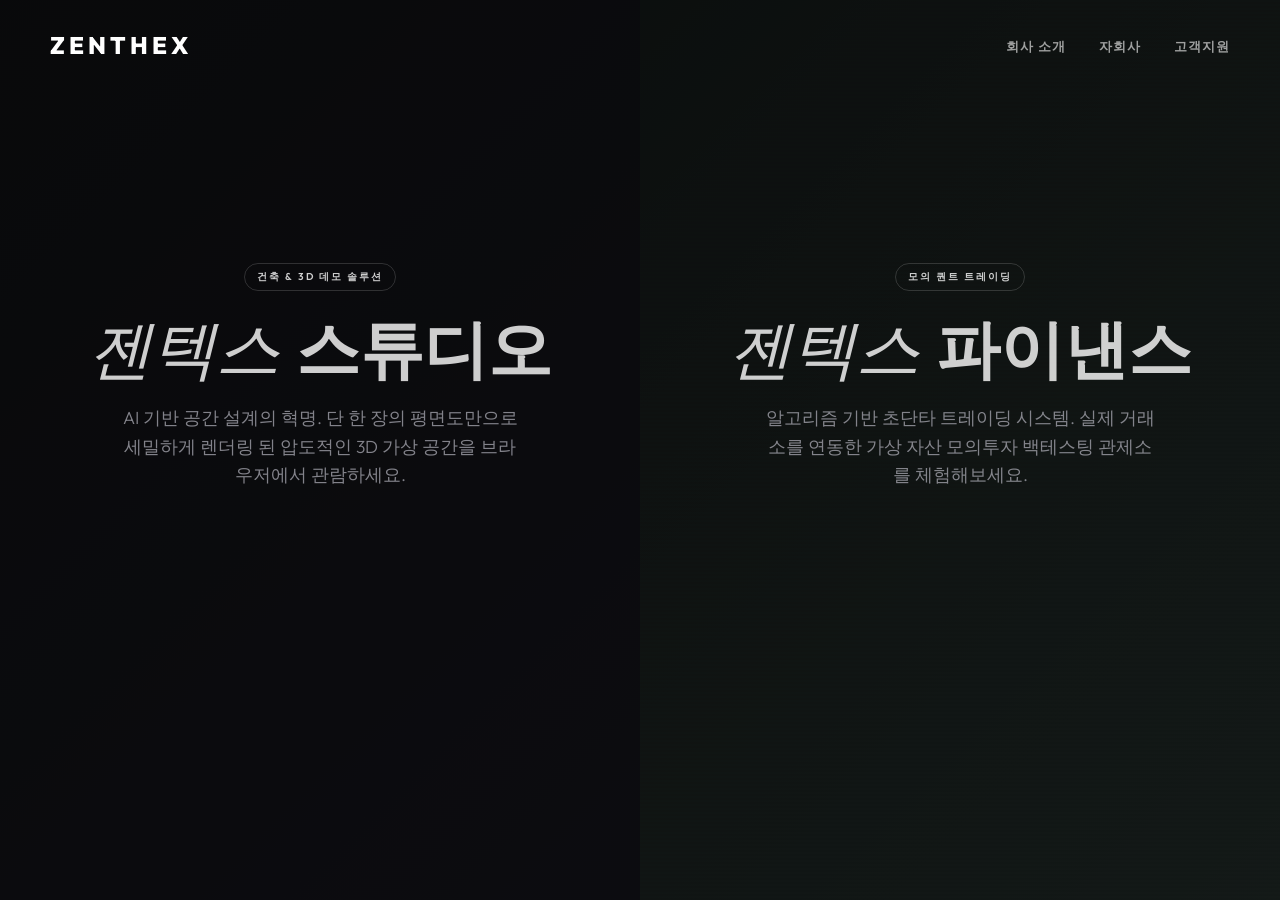
==== commit aa4b3e85: "Add files via upload" ====
--- a/index.html
+++ b/index.html
@@ -3,761 +3,170 @@
 <head>
     <meta charset="UTF-8">
     <meta name="viewport" content="width=device-width, initial-scale=1.0">
-    <title>하비랩 (HabiLab) - 3D Floor Plan Generator (Nano Banana Edition)</title>
-    <script src="https://cdn.tailwindcss.com"></script>
-    <link href="https://fonts.googleapis.com/css2?family=Outfit:wght@300;400;600;800&display=swap" rel="stylesheet">
+    <title>Zenthex Group | 젠텍스 홀딩스</title>
     <style>
-        :root {
-            --accent-indigo: #6366f1;
-            --accent-purple: #8b5cf6;
-            --bg-dark: #09090b;
-            --card-gray: #121214;
+        /* Import premium fonts */
+        @import url('https://fonts.googleapis.com/css2?family=Outfit:wght@300;400;600;800&family=Playfair+Display:ital,wght@0,400;0,700;1,400&display=swap');
+
+        body, html {
+            margin: 0; padding: 0; width: 100%; height: 100%;
+            font-family: 'Outfit', sans-serif; background-color: #050505; color: #fff;
+            overflow: hidden;
         }
 
-        body { font-family: 'Outfit', sans-serif; background-color: var(--bg-dark); color: #d1d5db; margin: 0; overflow: hidden; }
-        
-        .glass-panel {
-            background: rgba(255, 255, 255, 0.03);
-            backdrop-filter: blur(16px);
-            border: 1px solid rgba(255, 255, 255, 0.1);
-            box-shadow: 0 20px 50px rgba(0,0,0,0.5);
+        .container {
+            display: flex; width: 100vw; height: 100vh; position: relative;
         }
 
-        .loading-overlay {
-            position: absolute; inset: 0; background: rgba(9, 9, 11, 0.95);
-            backdrop-filter: blur(20px); z-index: 1000;
-            display: none; flex-direction: column; align-items: center; justify-content: center;
-            transition: opacity 0.5s; opacity: 0;
+        /* Nav Bar inside Portal */
+        .corporate-nav {
+            position: absolute; top: 0; width: 100%; padding: 30px 50px;
+            display: flex; justify-content: space-between; align-items: center;
+            z-index: 100; box-sizing: border-box; pointer-events: none;
         }
-        .loading-overlay.active { display: flex; opacity: 1; }
+        .logo { font-size: 24px; font-weight: 800; letter-spacing: 4px; pointer-events: auto; }
+        .nav-links a {
+            color: rgba(255,255,255,0.6); text-decoration: none; margin-left: 30px;
+            font-size: 13px; font-weight: 600; text-transform: uppercase; letter-spacing: 1px;
+            transition: color 0.3s; pointer-events: auto;
+        }
+        .nav-links a:hover { color: #fff; }
+
+        /* Split Screen Modules */
+        .split {
+            flex: 1; position: relative; overflow: hidden; transition: all 0.7s cubic-bezier(0.16, 1, 0.3, 1);
+            display: flex; align-items: center; justify-content: center;
+            cursor: pointer;
+        }
+
+        .split::before { /* Animated scanline overlay */
+            content: ''; position: absolute; inset: 0; z-index: 2;
+            background: linear-gradient(to bottom, transparent 50%, rgba(0,0,0,0.1) 51%);
+            background-size: 100% 4px; pointer-events: none; opacity: 0.3;
+        }
+
+        .bg-overlay {
+            position: absolute; inset: 0; background-size: cover; background-position: center;
+            filter: grayscale(80%) brightness(0.4);
+            transition: all 1s cubic-bezier(0.16, 1, 0.3, 1); transform: scale(1.05);
+            z-index: 0;
+        }
+
+        /* Background Graphics (Procedural CSS Gradients instead of broken images) */
+        .left-side .bg-overlay {
+            background: linear-gradient(135deg, #0f172a 0%, #1e1b4b 100%);
+        }
         
-        .spinner {
-            border: 2px solid rgba(255, 255, 255, 0.05);
-            border-top: 2px solid var(--accent-indigo);
-            border-radius: 50%; width: 60px; height: 60px;
-            animation: spin 1s cubic-bezier(0.4, 0, 0.2, 1) infinite;
+        .right-side .bg-overlay {
+            background: linear-gradient(135deg, #022c22 0%, #064e3b 100%);
         }
-        @keyframes spin { 100% { transform: rotate(360deg); } }
 
-        #viewer-container { width: 100%; height: 100%; position: relative; }
+        .content {
+            position: relative; z-index: 10; text-align: center; padding: 40px;
+            opacity: 0.8; transition: all 0.5s ease;
+        }
+
+        .badge {
+            display: inline-block; padding: 6px 12px; border: 1px solid rgba(255,255,255,0.2);
+            border-radius: 50px; font-size: 10px; font-weight: 600; letter-spacing: 2px; text-transform: uppercase;
+            margin-bottom: 20px; backdrop-filter: blur(10px);
+        }
+
+        h1 {
+            font-family: 'Playfair Display', serif; font-size: 4rem; margin: 0 0 20px 0;
+            line-height: 1.1; font-weight: 400; font-style: italic;
+        }
+
+        h1 span {
+            font-family: 'Outfit', sans-serif; font-weight: 800; font-style: normal;
+        }
+
+        p {
+            font-size: 1.1rem; line-height: 1.6; color: #a1a1aa; max-width: 400px;
+            margin: 0 auto 30px auto; font-weight: 300;
+        }
+
+        .features {
+            display: flex; gap: 15px; justify-content: center; margin-bottom: 40px;
+            opacity: 0; transform: translateY(20px); transition: all 0.5s ease;
+        }
+
+        .features span {
+            font-size: 11px; padding: 5px 0; border-bottom: 1px solid rgba(255,255,255,0.2);
+            color: #d4d4d8; font-weight: 600; letter-spacing: 1px;
+        }
+
+        .btn {
+            display: inline-block; padding: 15px 40px; border-radius: 30px; text-decoration: none;
+            font-weight: 600; font-size: 13px; letter-spacing: 2px; text-transform: uppercase;
+            transition: all 0.3s; position: relative; overflow: hidden;
+            opacity: 0; transform: translateY(20px); pointer-events: none;
+        }
+
+        .btn-studio { background-color: #fff; color: #000; }
+        .btn-studio:hover { background-color: #f4f4f5; box-shadow: 0 10px 30px rgba(255,255,255,0.2); }
         
-        /* Premium Buttons */
-        .btn-premium {
-            background: rgba(255,255,255,0.05); border: 1px solid rgba(255,255,255,0.1);
-            color: #fff; padding: 0.75rem 1.5rem; border-radius: 12px; font-weight: 600;
-            transition: all 0.3s; backdrop-filter: blur(8px);
-        }
-        .btn-premium:hover { background: rgba(255,255,255,0.1); border-color: var(--accent-indigo); transform: translateY(-2px); }
-        .btn-primary { background: var(--accent-indigo); border: none; box-shadow: 0 10px 20px rgba(99,102,241,0.3); }
-        .btn-primary:hover { background: #4f46e5; box-shadow: 0 15px 30px rgba(99,102,241,0.5); }
+        .btn-finance { background-color: #00ffcc; color: #000; }
+        .btn-finance:hover { box-shadow: 0 10px 30px rgba(0,255,204,0.3); }
 
-        /* Instruction Overlay */
-        #walk-instructions {
-            position: absolute; bottom: 40px; left: 50%; transform: translateX(-50%);
-            background: rgba(0,0,0,0.7); color: white; padding: 15px 25px;
-            border-radius: 50px; font-size: 13px; font-weight: 600; letter-spacing: 1px;
-            border: 1px solid rgba(255,255,255,0.1); backdrop-filter: blur(10px);
-            display: none; z-index: 500;
+        /* Hover Interactions */
+        .split:hover { flex: 1.5; }
+        .split:hover .bg-overlay { filter: grayscale(0%) brightness(0.7); transform: scale(1); }
+        .split:hover .content { opacity: 1; transform: translateY(-10px); }
+        .split:hover .features { opacity: 1; transform: translateY(0); transition-delay: 0.1s; }
+        .split:hover .btn { opacity: 1; transform: translateY(0); transition-delay: 0.2s; pointer-events: auto; }
+
+        /* Mobile Adjustment */
+        @media (max-width: 768px) {
+            .container { flex-direction: column; }
+            h1 { font-size: 2.5rem; }
+            .split { flex: 1 !important; }
+            .btn, .features { opacity: 1; transform: translateY(0); pointer-events: auto; }
         }
     </style>
 </head>
-<body class="bg-[#050507] text-white selection:bg-indigo-500/30 overflow-hidden font-sans">
-    
-    <!-- Global Toast Notification -->
-    <div id="toast-overlay" class="fixed inset-0 top-10 flex border-0 items-start justify-center z-50 pointer-events-none hidden transition-opacity duration-500 opacity-0">
-        <div class="glass-panel border border-purple-500/40 bg-purple-900/30 px-8 py-4 rounded-full shadow-[0_0_40px_rgba(168,85,247,0.3)] flex items-center gap-3 transform transition-transform duration-500 scale-95" id="toast-content">
-            <svg class="w-5 h-5 text-purple-400" fill="none" stroke="currentColor" viewBox="0 0 24 24"><path stroke-linecap="round" stroke-linejoin="round" stroke-width="2" d="M9 12l2 2 4-4m6 2a9 9 0 11-18 0 9 9 0 0118 0z"></path></svg>
-            <span id="toast-message" class="text-white font-bold tracking-wide text-sm drop-shadow-md">알림 메시지</span>
+<body>
+    <div class="corporate-nav">
+        <div class="logo">ZENTHEX</div>
+        <div class="nav-links">
+            <a href="#">회사 소개</a>
+            <a href="#">자회사</a>
+            <a href="#">고객지원</a>
         </div>
     </div>
 
-    <!-- LANDING VIEW -->
-    <div id="landing-view" class="fixed inset-0 z-[100] flex flex-col items-center justify-center transition-all duration-1000">
-        <div class="absolute inset-0 bg-[radial-gradient(circle_at_center,_var(--tw-gradient-stops))] from-indigo-950/40 via-[#050507] to-black"></div>
-        <div class="relative z-10 text-center max-w-5xl px-6">
-            <div class="w-20 h-20 mx-auto rounded-3xl bg-gradient-to-tr from-indigo-500 to-purple-500 flex items-center justify-center font-bold text-white text-3xl mb-12 shadow-2xl scale-110">HL</div>
-            <h1 class="text-[clamp(1.5rem,3.5vw,5rem)] font-black text-white tracking-tighter mb-8 leading-[1.2] whitespace-nowrap overflow-hidden">상상을 공간으로 소환하는 <span class="text-transparent bg-clip-text bg-gradient-to-r from-indigo-400 to-purple-400">압도적 3D 건축 스튜디오</span></h1>
-            <p class="text-xl md:text-2xl text-gray-400 mb-16 max-w-3xl mx-auto font-light leading-relaxed">
-                도면 한 장으로 만나는 프리미엄 3D 공간 프로젝트.<br/>
-                <span class="text-white font-medium">HabiLab Studio에서 당신의 상상을 소환하세요.</span>
-            </p>
-            
-            <div class="grid grid-cols-1 md:grid-cols-2 gap-8 max-w-4xl mx-auto">
-                <button id="btn-studio-upload" class="group p-12 rounded-[2.5rem] glass-panel hover:border-indigo-500/50 hover:bg-white/5 transition-all text-left">
-                    <div class="w-12 h-12 bg-indigo-500/20 rounded-xl flex items-center justify-center mb-6 text-indigo-400 group-hover:scale-110 transition">
-                        <svg class="w-6 h-6" fill="none" stroke="currentColor" viewBox="0 0 24 24"><path stroke-linecap="round" stroke-linejoin="round" stroke-width="2" d="M4 16l4.586-4.586a2 2 0 012.828 0L16 16m-2-2l1.586-1.586a2 2 0 012.828 0L20 14"></svg>
-                    </div>
-                    <h3 class="text-2xl font-bold text-white mb-3">도면 변환 스튜디오</h3>
-                    <p class="text-sm text-gray-400 leading-relaxed">평면도(2D)를 고해상도 입체 모델(3D)로 즉각 구현하며, 주변 부지 맥락까지 연출합니다.</p>
-                </button>
-                <button id="btn-studio-prompt" class="group p-12 rounded-[2.5rem] glass-panel hover:border-purple-500/50 hover:bg-white/5 transition-all text-left">
-                     <div class="w-12 h-12 bg-purple-500/20 rounded-xl flex items-center justify-center mb-6 text-purple-400 group-hover:scale-110 transition">
-                        <svg class="w-6 h-6" fill="none" stroke="currentColor" viewBox="0 0 24 24"><path stroke-linecap="round" stroke-linejoin="round" stroke-width="2" d="M13 10V3L4 14h7v7l9-11h-7z"></svg>
-                    </div>
-                    <h3 class="text-2xl font-bold text-white mb-3">제너러티브 AI 설계</h3>
-                    <p class="text-sm text-gray-400 leading-relaxed">단락의 묘사만으로 세상에 없던 창의적인 건축 공간을 실시간으로 설계하고 투어합니다.</p>
-                </button>
+    <div class="container">
+        <!-- Left Side: Zenthex Studio -->
+        <div class="split left-side">
+            <div class="bg-overlay"></div>
+            <div class="content">
+                <div class="badge">건축 & 3D 데모 솔루션</div>
+                <h1>젠텍스 <span>스튜디오</span></h1>
+                <p>AI 기반 공간 설계의 혁명. 단 한 장의 평면도만으로 세밀하게 렌더링 된 압도적인 3D 가상 공간을 브라우저에서 관람하세요.</p>
+                <div class="features">
+                    <span>브라우저 3D 렌더링</span>
+                    <span>나노 바나나 감성</span>
+                </div>
+                <!-- 깃허브 배포용 상대경로 연결 -->
+                <a href="studio.html" class="btn btn-studio">스튜디오 갤러리 입장</a>
+            </div>
+        </div>
+
+        <!-- Right Side: Zenthex Finance -->
+        <div class="split right-side">
+            <div class="bg-overlay"></div>
+            <div class="content">
+                <div class="badge">모의 퀀트 트레이딩</div>
+                <h1>젠텍스 <span>파이낸스</span></h1>
+                <p>알고리즘 기반 초단타 트레이딩 시스템. 실제 거래소를 연동한 가상 자산 모의투자 백테스팅 관제소를 체험해보세요.</p>
+                <div class="features">
+                    <span>실시간 업비트 시세 연동</span>
+                    <span>JS 자동매매 시뮬레이션</span>
+                </div>
+                <!-- 깃허브 배포용 상대경로 연결 -->
+                <a href="finance.html" class="btn btn-finance">모의 터미널 가동</a>
             </div>
         </div>
     </div>
-
-    <!-- WORKSPACE VIEW -->
-    <div id="workspace-view" class="hidden min-h-screen flex flex-col opacity-0 transition-all duration-700">
-        <nav class="sticky top-0 z-50 backdrop-blur-2xl bg-black/40 border-b border-white/5 h-20 flex items-center px-10 justify-between">
-            <div class="flex items-center gap-4 cursor-pointer group" onclick="goHome()">
-                <div class="w-8 h-8 rounded-lg bg-indigo-500 flex items-center justify-center text-sm font-bold text-white shadow-lg group-hover:rotate-12 transition-transform">HL</div>
-                <span class="font-extrabold text-white tracking-widest text-base uppercase">HabiLab Studio <span class="text-indigo-400 ml-1">PRO</span></span>
-            </div>
-            <div id="nav-address" class="hidden md:flex items-center gap-3 px-6 py-2 bg-white/5 border border-white/10 rounded-full text-xs font-medium text-gray-400">
-                <svg class="w-3.5 h-3.5 text-indigo-400" fill="currentColor" viewBox="0 0 20 20"><path fill-rule="evenodd" d="M5.05 4.05a7 7 0 119.9 9.9L10 18.9l-4.95-4.95a7 7 0 010-9.9zM10 11a2 2 0 100-4 2 2 0 000 4z" clip-rule="evenodd"></svg>
-                <span id="display-address">Site Location Not Set</span>
-            </div>
-            <div class="flex gap-4">
-                 <!-- Business / Monetization Stub -->
-                 <button class="hidden md:flex flex-col items-end justify-center px-4 py-1 border-r border-white/10 opacity-80 hover:opacity-100 transition-opacity">
-                     <span class="text-[9px] text-gray-500 font-bold uppercase tracking-widest">Pricing Plan</span>
-                     <span class="text-xs text-purple-400 font-bold">PRO 업그레이드</span>
-                 </button>
-                 <button class="hidden md:flex items-center gap-2 text-xs font-medium text-gray-400 hover:text-white px-2 pr-4 transition-colors">
-                     <svg class="w-4 h-4" fill="none" stroke="currentColor" viewBox="0 0 24 24"><path stroke-linecap="round" stroke-linejoin="round" stroke-width="2" d="M11 16l-4-4m0 0l4-4m-4 4h14m-5 4v1a3 3 0 01-3 3H6a3 3 0 01-3-3V7a3 3 0 013-3h7a3 3 0 013 3v1"></path></svg>
-                     전문가 로그인
-                 </button>
-
-                 <button id="btn-walk" class="btn-premium flex items-center gap-2 bg-white/10 hover:bg-white/20 border-white/20 text-sm ml-2">
-                    <svg class="w-4 h-4" fill="none" stroke="currentColor" viewBox="0 0 24 24"><path stroke-linecap="round" stroke-linejoin="round" stroke-width="2" d="M15 12a3 3 0 11-6 0 3 3 0 016 0z"></path><path stroke-linecap="round" stroke-linejoin="round" stroke-width="2" d="M2.458 12C3.732 7.943 7.523 5 12 5c4.478 0 8.268 2.943 9.542 7-1.274 4.057-5.064 7-9.542 7-4.477 0-8.268-2.943-9.542-7z"></path></svg>
-                    1인칭 스튜디오 투어
-                </button>
-            </div>
-        </nav>
-
-        <main class="flex-grow grid grid-cols-12 overflow-hidden h-[calc(100vh-5rem)]">
-            <!-- Left: Side Control (col-span-3) -->
-            <div class="col-span-1 lg:col-span-3 border-r border-white/5 p-8 flex flex-col gap-8 bg-[#0c0c0e] overflow-y-auto">
-                
-                <!-- New Project Button -->
-                <button onclick="startNewProject()" class="w-full flex items-center justify-center gap-2 py-3 bg-white/5 hover:bg-white/10 border border-white/10 rounded-2xl text-[11px] font-bold text-gray-400 hover:text-white uppercase tracking-widest transition-all group">
-                    <svg class="w-4 h-4 text-gray-500 group-hover:text-indigo-400 transition" fill="none" stroke="currentColor" viewBox="0 0 24 24"><path stroke-linecap="round" stroke-linejoin="round" stroke-width="2" d="M12 4v16m8-8H4"></path></svg>
-                    새 프로젝트 캔버스
-                </button>
-
-                <!-- Tab Switcher -->
-                <div class="flex bg-white/5 rounded-xl p-1 gap-1">
-                    <button id="tab-btn-upload" onclick="switchTab('upload')" class="flex-1 py-2 text-[10px] font-bold uppercase tracking-widest rounded-lg bg-indigo-500/20 text-indigo-300 transition-all">도면 에셋</button>
-                    <button id="tab-btn-prompt" onclick="switchTab('prompt')" class="flex-1 py-2 text-[10px] font-bold uppercase tracking-widest rounded-lg text-gray-500 hover:text-gray-300 transition-all">AI 생성랩</button>
-                </div>
-
-                <!-- Tab Contents -->
-                <div id="upload-section" class="flex flex-col gap-6 transition-opacity duration-300">
-                    <div>
-                        <h2 class="text-xs font-bold text-gray-500 uppercase tracking-widest mb-4 flex items-center gap-2">
-                            <span class="w-1 h-3 bg-indigo-500 rounded-full"></span> Architecture Asset
-                        </h2>
-                        <div id="drop-zone" class="border-2 border-dashed border-white/5 rounded-3xl p-8 text-center hover:border-indigo-500/50 hover:bg-indigo-500/5 transition-all cursor-pointer group">
-                            <div class="w-10 h-10 bg-white/5 rounded-2xl mx-auto mb-4 flex items-center justify-center text-gray-500 group-hover:text-indigo-400 transition">
-                                <svg class="w-5 h-5" fill="none" stroke="currentColor" viewBox="0 0 24 24"><path stroke-linecap="round" stroke-linejoin="round" stroke-width="2" d="M9 13h6m-3-3v6m5 5H7a2 2 0 01-2-2V5a2 2 0 012-2h5.586a1 1 0 01.707.293l5.414 5.414a1 1 0 01.293.707V19a2 2 0 01-2 2z"></svg>
-                            </div>
-                            <p class="text-xs text-gray-400 font-medium">부지 도면을 업로드하세요</p>
-                        </div>
-                        <input type="file" id="file-input" class="hidden">
-                    </div>
-                    
-                    <div>
-                        <label class="text-[10px] font-bold text-gray-600 uppercase tracking-[0.2em] mb-2 block">Site Address (부지 주소)</label>
-                        <input type="text" id="site-address" class="w-full bg-white/5 border border-white/10 rounded-xl px-4 py-3 text-sm text-gray-300 focus:outline-none focus:border-indigo-500/50" placeholder="예: 서울시 강남구 삼성동">
-                    </div>
-                </div>
-
-                <div id="prompt-section" class="hidden flex flex-col gap-6 transition-opacity duration-300">
-                    <div>
-                        <h2 class="text-xs font-bold text-gray-500 uppercase tracking-widest mb-4 flex items-center gap-2">
-                            <span class="w-1 h-3 bg-purple-500 rounded-full"></span> AI Generative Space
-                        </h2>
-                        <textarea id="ai-prompt" class="w-full bg-white/5 border border-white/10 rounded-2xl p-5 text-sm focus:outline-none focus:border-purple-500/50 transition-all text-gray-300 h-44 leading-relaxed" placeholder="상상하는 공간의 무드와 배치를 묘사해주세요..."></textarea>
-                        <button id="btn-generate" class="w-full mt-4 bg-gradient-to-r from-indigo-600 to-purple-600 hover:scale-[1.02] active:scale-95 text-white font-bold py-4 rounded-2xl transition-all shadow-2xl">신비로운 공간 창조</button>
-                        <div id="ai-status-box" class="hidden mt-4 p-4 rounded-xl text-xs font-medium border border-purple-500/20 bg-purple-500/5 text-purple-300"></div>
-                    </div>
-                </div>
-            </div>
-
-            <!-- Main Hub (col-span-9) -->
-            <div class="col-span-1 lg:col-span-9 relative bg-[#050507]">
-                <!-- 2D Mini Monitoring (Floating top-left) -->
-                <div id="mini-2d" class="absolute top-8 left-8 w-64 h-64 glass-panel rounded-3xl z-40 p-4 border border-white/10 shadow-2xl transition-all hover:scale-105">
-                     <p class="text-[10px] font-extrabold text-gray-500 uppercase tracking-widest mb-3 flex items-center gap-2">
-                        <span class="w-1.5 h-1.5 rounded-full bg-indigo-500 animate-pulse"></span> Blueprint Scan
-                    </p>
-                    <div class="w-full h-48 bg-black/40 rounded-xl flex items-center justify-center overflow-hidden relative">
-                         <img id="preview-img" class="max-w-full max-h-full object-contain hidden opacity-90 transition-opacity" src="" alt="2D preview">
-                         <div id="2d-placeholder" class="text-[9px] uppercase tracking-[0.2em] text-gray-700 font-bold">Scanning...</div>
-                         <div id="2d-loading" class="loading-overlay"> <div class="spinner !w-8 !h-8"></div> </div>
-                    </div>
-                </div>
-
-                <!-- 3D Viewport Full -->
-                <div id="viewer-container" class="w-full h-full">
-                    <div id="placeholder" class="absolute inset-0 flex flex-col items-center justify-center z-10 pointer-events-none">
-                         <p class="text-xs uppercase tracking-[0.4em] text-gray-600 font-bold animate-pulse">Initializing Virtual Construction...</p>
-                    </div>
-                    <div id="3d-loading" class="loading-overlay"> <div class="spinner"></div> </div>
-                    
-                    <!-- Walk Instructions -->
-                    <div id="walk-instructions">
-                        WASD - 이동  |  MOUSE - 둘러보기  |  ESC - 3D 모드로 복귀
-                    </div>
-
-                    <!-- Material Palette Controller -->
-                    <div id="material-controller" class="absolute bottom-10 right-10 glass-panel border border-white/10 p-5 rounded-3xl flex flex-col gap-4 shadow-2xl z-40 transition-opacity duration-500 opacity-0 pointer-events-none">
-                        <p class="text-[10px] font-bold text-gray-400 uppercase tracking-[0.2em] text-center">Style Palette</p>
-                        <div class="flex gap-3">
-                            <button onclick="applyMaterialMode('nano')" title="Nano Banana (Glass/White)" class="w-10 h-10 rounded-full bg-gradient-to-br from-white to-gray-200 border-2 border-white shadow-[0_0_15px_rgba(255,255,255,0.5)] hover:scale-110 active:scale-95 transition-all"></button>
-                            <button onclick="applyMaterialMode('concrete')" title="Exposed Concrete (Minimalist)" class="w-10 h-10 rounded-full bg-gradient-to-br from-gray-400 to-gray-600 border-2 border-gray-300 shadow-[0_0_15px_rgba(0,0,0,0.5)] hover:scale-110 active:scale-95 transition-all"></button>
-                            <button onclick="applyMaterialMode('wood')" title="Dark Wood (Modern)" class="w-10 h-10 rounded-full bg-gradient-to-br from-[#4a3018] to-[#2b180d] border-2 border-[#5c4028] shadow-[0_0_15px_rgba(0,0,0,0.5)] hover:scale-110 active:scale-95 transition-all"></button>
-                        </div>
-                    </div>
-                </div>
-            </div>
-        </main>
-    </div>
-
-    <!-- Import Map for Three.js dependencies -->
-    <script type="importmap">
-        {
-            "imports": {
-                "three": "https://unpkg.com/three@0.160.0/build/three.module.js",
-                "three/addons/": "https://unpkg.com/three@0.160.0/examples/jsm/"
-            }
-        }
-    </script>
-
-    <!-- Core Script -->
-    <script type="module">
-        import * as THREE from 'three';
-        import { GLTFLoader } from 'three/addons/loaders/GLTFLoader.js';
-        import { OrbitControls } from 'three/addons/controls/OrbitControls.js';
-        import { PointerLockControls } from 'three/addons/controls/PointerLockControls.js';
-        import { EffectComposer } from 'three/addons/postprocessing/EffectComposer.js';
-        import { RenderPass } from 'three/addons/postprocessing/RenderPass.js';
-        import { UnrealBloomPass } from 'three/addons/postprocessing/UnrealBloomPass.js';
-        import { OutputPass } from 'three/addons/postprocessing/OutputPass.js';
-
-        // Refs
-        const landingView = document.getElementById('landing-view');
-        const workspaceView = document.getElementById('workspace-view');
-        const viewerContainer = document.getElementById('viewer-container');
-        const aiPrompt = document.getElementById('ai-prompt');
-        const aiStatusBox = document.getElementById('ai-status-box');
-        const previewImg = document.getElementById('preview-img');
-        const displayAddress = document.getElementById('display-address');
-        const siteAddress = document.getElementById('site-address');
-        const instr = document.getElementById('walk-instructions');
-
-        let walkMode = false;
-        let moveForward = false, moveBackward = false, moveLeft = false, moveRight = false;
-        let velocity = new THREE.Vector3();
-        let direction = new THREE.Vector3();
-
-        // 3D Engine Setup
-        const scene = new THREE.Scene();
-        scene.background = new THREE.Color(0x050507);
-        scene.fog = new THREE.FogExp2(0x050507, 0.002);
-
-        const camera = new THREE.PerspectiveCamera(45, viewerContainer.clientWidth / viewerContainer.clientHeight, 0.1, 2000);
-        const renderer = new THREE.WebGLRenderer({ antialias: true, alpha: true, powerPreference: "high-performance" });
-        renderer.setPixelRatio(window.devicePixelRatio);
-        renderer.setSize(viewerContainer.clientWidth, viewerContainer.clientHeight);
-        renderer.toneMapping = THREE.ACESFilmicToneMapping;
-        renderer.toneMappingExposure = 1.2;
-        renderer.shadowMap.enabled = true;
-        renderer.shadowMap.type = THREE.PCFSoftShadowMap;
-        viewerContainer.appendChild(renderer.domElement);
-
-        const composer = new EffectComposer(renderer);
-        composer.addPass(new RenderPass(scene, camera));
-        const bloomPass = new UnrealBloomPass(new THREE.Vector2(viewerContainer.clientWidth, viewerContainer.clientHeight), 0.5, 0.4, 0.85);
-        composer.addPass(bloomPass);
-        composer.addPass(new OutputPass());
-
-        const controls = new OrbitControls(camera, renderer.domElement);
-        controls.enableDamping = true;
-        controls.dampingFactor = 0.05;
-        controls.maxPolarAngle = Math.PI/2 - 0.05;
-
-        const walkControls = new PointerLockControls(camera, document.body);
-        scene.add(walkControls.getObject());
-
-        // Dynamic Lighting
-        const ambient = new THREE.AmbientLight(0xffffff, 0.4);
-        scene.add(ambient);
-
-        const hemiLight = new THREE.HemisphereLight(0x6366f1, 0x09090b, 0.6);
-        scene.add(hemiLight);
-
-        const sun = new THREE.DirectionalLight(0xffffff, 2.0);
-        sun.position.set(100, 200, 100);
-        sun.castShadow = true;
-        sun.shadow.mapSize.set(4096, 4096);
-        sun.shadow.camera.left = -200;
-        sun.shadow.camera.right = 200;
-        sun.shadow.camera.top = 200;
-        sun.shadow.camera.bottom = -200;
-        scene.add(sun);
-
-        // Env Components (Premium Grid)
-        const grid = new THREE.GridHelper(1000, 100, 0x1f2937, 0x0c0c0e);
-        grid.position.y = -0.05;
-        scene.add(grid);
-
-        // --- Single Page App UI State ---
-        window.switchTab = (tab) => {
-            const upSec = document.getElementById('upload-section');
-            const prSec = document.getElementById('prompt-section');
-            const upBtn = document.getElementById('tab-btn-upload');
-            const prBtn = document.getElementById('tab-btn-prompt');
-            
-            if (tab === 'upload') {
-                upSec.classList.remove('hidden'); prSec.classList.add('hidden');
-                upBtn.className = "flex-1 py-2 text-[10px] font-bold uppercase tracking-widest rounded-lg bg-indigo-500/20 text-indigo-300 transition-all";
-                prBtn.className = "flex-1 py-2 text-[10px] font-bold uppercase tracking-widest rounded-lg text-gray-500 hover:text-gray-300 transition-all";
-            } else {
-                prSec.classList.remove('hidden'); upSec.classList.add('hidden');
-                prBtn.className = "flex-1 py-2 text-[10px] font-bold uppercase tracking-widest rounded-lg bg-purple-500/20 text-purple-300 transition-all";
-                upBtn.className = "flex-1 py-2 text-[10px] font-bold uppercase tracking-widest rounded-lg text-gray-500 hover:text-gray-300 transition-all";
-            }
-        };
-
-        window.showToast = (msg) => {
-            const overlay = document.getElementById('toast-overlay');
-            const content = document.getElementById('toast-content');
-            document.getElementById('toast-message').innerText = msg;
-            
-            overlay.classList.remove('hidden');
-            setTimeout(() => {
-                overlay.classList.remove('opacity-0');
-                content.classList.remove('scale-95');
-                content.classList.add('scale-100');
-            }, 10);
-            
-            setTimeout(() => {
-                overlay.classList.add('opacity-0');
-                content.classList.remove('scale-100');
-                content.classList.add('scale-95');
-                setTimeout(() => overlay.classList.add('hidden'), 500);
-            }, 4000);
-        };
-
-        // Material Customization Logic
-        window.loadedModel = null;
-        window.applyMaterialMode = (mode) => {
-            if (!window.loadedModel) return;
-            
-            // Define Premium BIM Materials
-            const materials = {
-                'nano': {
-                    wall: new THREE.MeshPhysicalMaterial({ color: 0xffffff, roughness: 0.05, metalness: 0.1, clearcoat: 1.0, side: THREE.DoubleSide }),
-                    core: new THREE.MeshStandardMaterial({ color: 0x8a8d91, roughness: 0.8, metalness: 0.2, side: THREE.DoubleSide }), // Exposed Concrete
-                    floor: new THREE.MeshPhysicalMaterial({ color: 0x111111, roughness: 0.05, metalness: 0.8, side: THREE.DoubleSide }),
-                    water: new THREE.MeshPhysicalMaterial({ color: 0x05101a, transmission: 0.9, opacity: 0.9, transparent: true, roughness: 0.1, metalness: 0.8, ior: 1.33, side: THREE.DoubleSide }),
-                    glass: new THREE.MeshPhysicalMaterial({ color: 0xffffff, transmission: 0.98, opacity: 1, transparent: true, roughness: 0.0, ior: 1.5, thickness: 2.0, side: THREE.DoubleSide })
-                },
-                'concrete': {
-                    wall: new THREE.MeshStandardMaterial({ color: 0x9ca3af, roughness: 0.8, metalness: 0.2, side: THREE.DoubleSide }),
-                    core: new THREE.MeshStandardMaterial({ color: 0x73787f, roughness: 0.9, metalness: 0.1, side: THREE.DoubleSide }),
-                    floor: new THREE.MeshStandardMaterial({ color: 0x1f2937, roughness: 0.9, metalness: 0.1, side: THREE.DoubleSide }),
-                    water: new THREE.MeshPhysicalMaterial({ color: 0x1a2e3b, transmission: 0.8, opacity: 0.9, transparent: true, roughness: 0.2, side: THREE.DoubleSide }),
-                    glass: new THREE.MeshPhysicalMaterial({ color: 0x3b82f6, transmission: 0.85, opacity: 1, transparent: true, roughness: 0.1, thickness: 1.5, side: THREE.DoubleSide })
-                },
-                'wood': {
-                    wall: new THREE.MeshStandardMaterial({ color: 0x78350f, roughness: 0.7, metalness: 0.0, side: THREE.DoubleSide }), // Dark Amber
-                    core: new THREE.MeshStandardMaterial({ color: 0x2b180d, roughness: 0.8, metalness: 0.1, side: THREE.DoubleSide }),
-                    floor: new THREE.MeshStandardMaterial({ color: 0x451a03, roughness: 0.4, metalness: 0.1, side: THREE.DoubleSide }),
-                    water: new THREE.MeshPhysicalMaterial({ color: 0x0a0f14, transmission: 0.9, opacity: 0.9, transparent: true, roughness: 0.15, side: THREE.DoubleSide }),
-                    glass: new THREE.MeshPhysicalMaterial({ color: 0xfffbeb, transmission: 0.9, opacity: 1, transparent: true, roughness: 0.05, thickness: 1.5, side: THREE.DoubleSide })
-                }
-            };
-
-            const selectedMats = materials[mode];
-
-            window.loadedModel.traverse(n => {
-                if (n.isMesh) {
-                    const name = (n.name || "").toLowerCase();
-                    // BIM Layer Routing
-                    if (name.includes('water')) {
-                        n.material = selectedMats.water;
-                    } else if (name.includes('floor')) {
-                        n.material = selectedMats.floor;
-                    } else if (name.includes('window') || name.includes('glass')) {
-                        n.material = selectedMats.glass;
-                    } else if (name.includes('core')) {
-                        n.material = selectedMats.core;
-                    } else {
-                        // Default to Wall for backward compatibility (Sides, Roof, etc.)
-                        n.material = selectedMats.wall;
-                    }
-                }
-            });
-            window.showToast("스타일 재질이 완벽히 동기화 되었습니다.");
-        };
-
-        window.startNewProject = () => {
-             // Reset Scene Content
-             scene.children.slice().forEach(c => { 
-                if(c.isGroup || c.isMesh) { 
-                    if(c.type !== 'GridHelper' && !c.isLight) scene.remove(c); 
-                } 
-             });
-             const oldContext = scene.getObjectByName('UrbanContextGroup');
-             if(oldContext) scene.remove(oldContext);
-
-             // Hide Utilities
-             const matCtrl = document.getElementById('material-controller');
-             if(matCtrl) {
-                 matCtrl.classList.add('opacity-0');
-                 matCtrl.classList.add('pointer-events-none');
-             }
-
-             // Reset Preview & Alerts
-             previewImg.classList.add('hidden');
-             previewImg.src = "";
-             document.getElementById('2d-placeholder').classList.remove('hidden');
-             document.getElementById('placeholder').classList.remove('hidden');
-             aiStatusBox.classList.add('hidden');
-             aiPrompt.value = "";
-             
-             // Reset Camera System
-             camera.position.set(100, 80, 100);
-             controls.target.set(0, 0, 0);
-             controls.autoRotate = false;
-             controls.update();
-
-             window.showToast("새 프로젝트 캔버스가 초기화되었습니다.");
-        };
-
-        window.enterWorkspace = (mode) => {
-            console.log("Navigating to Workspace Mode:", mode);
-            const landing = document.getElementById('landing-view');
-            const workspace = document.getElementById('workspace-view');
-            
-            window.switchTab(mode);
-            
-            landing.style.opacity = '0';
-            landing.style.transform = 'scale(1.05) translateY(-20px)';
-            
-            setTimeout(() => {
-                landing.classList.add('hidden');
-                workspace.classList.remove('hidden');
-                setTimeout(() => { 
-                    workspace.style.opacity = '1'; 
-                    window.dispatchEvent(new Event('resize'));
-                }, 50);
-            }, 600);
-        };
-
-        window.goHome = () => {
-             const workspace = document.getElementById('workspace-view');
-             const landing = document.getElementById('landing-view');
-             workspace.style.opacity = '0';
-             setTimeout(() => {
-                 workspace.classList.add('hidden');
-                 landing.classList.remove('hidden');
-                 landing.style.opacity = '1';
-                 landing.style.transform = 'scale(1) translateY(0)';
-             }, 500);
-        };
-
-        // --- 3D Engine Setup ---
-        // Scene already defined at the top
-
-        window.toggleWalkMode = () => {
-            if (!walkMode) {
-                walkControls.lock();
-            } else {
-                walkControls.unlock();
-            }
-        };
-
-        // --- Walkthrough Logic ---
-        walkControls.addEventListener('lock', () => {
-            walkMode = true;
-            controls.enabled = false;
-            instr.style.display = 'block';
-            document.getElementById('btn-walk').innerHTML = `<svg class="w-4 h-4" fill="none" stroke="currentColor" viewBox="0 0 24 24"><path d="M6 18L18 6M6 6l12 12"></svg> Exit View`;
-            camera.position.y = 1.8; 
-        });
-
-        walkControls.addEventListener('unlock', () => {
-            walkMode = false;
-            controls.enabled = true;
-            instr.style.display = 'none';
-            document.getElementById('btn-walk').innerHTML = `<svg class="w-4 h-4" fill="none" stroke="currentColor" viewBox="0 0 24 24"><path d="M13 5l7 7-7 7M5 5l7 7-7 7"></svg> Enter Building`;
-            camera.position.set(100, 80, 100);
-            controls.update();
-        });
-
-        const onKeyDown = (e) => {
-            switch (e.code) {
-                case 'KeyW': moveForward = true; break;
-                case 'KeyA': moveLeft = true; break;
-                case 'KeyS': moveBackward = true; break;
-                case 'KeyD': moveRight = true; break;
-            }
-        };
-        const onKeyUp = (e) => {
-            switch (e.code) {
-                case 'KeyW': moveForward = false; break;
-                case 'KeyA': moveLeft = false; break;
-                case 'KeyS': moveBackward = false; break;
-                case 'KeyD': moveRight = false; break;
-            }
-        };
-        document.addEventListener('keydown', onKeyDown);
-        document.addEventListener('keyup', onKeyUp);
-
-        // Site Context logic
-        siteAddress.addEventListener('change', () => {
-            const addr = siteAddress.value;
-            displayAddress.textContent = addr || "Global Site Node";
-            // Heuristic environment change
-            if(addr.includes("강남") || addr.includes("서울")) {
-                scene.background = new THREE.Color(0x0c0c1e);
-                hemiLight.color.setHex(0xbc9fff);
-            } else if(addr.includes("제주") || addr.includes("바다")) {
-                scene.background = new THREE.Color(0x1a2e3b);
-                hemiLight.color.setHex(0xa0d8ef);
-            }
-        });
-
-        // --- Procedural Urban Context ---
-        function generateUrbanContext(scene, boundsSize) {
-            // Remove previous context if any
-            const oldContext = scene.getObjectByName('UrbanContextGroup');
-            if(oldContext) scene.remove(oldContext);
-
-            const contextGroup = new THREE.Group();
-            contextGroup.name = 'UrbanContextGroup';
-
-            // Premium Minimalist Car Material (Nano Banana Style)
-            const carMaterialBody = new THREE.MeshPhysicalMaterial({ color: 0xffffff, roughness: 0.1, metalness: 0.3, clearcoat: 1.0 });
-            const carMaterialWindow = new THREE.MeshPhysicalMaterial({ color: 0x050505, roughness: 0.0, transmission: 0.6, thickness: 0.5 });
-            
-            // Generate Cars
-            for(let i=0; i<6; i++) {
-                const carGroup = new THREE.Group();
-                const body = new THREE.Mesh(new THREE.BoxGeometry(4, 1.2, 1.8), carMaterialBody);
-                body.position.y = 0.8;
-                body.castShadow = true;
-                const top = new THREE.Mesh(new THREE.BoxGeometry(2.5, 0.8, 1.6), carMaterialWindow);
-                top.position.set(-0.2, 1.8, 0);
-                carGroup.add(body, top);
-                
-                // Position organically around the outer ring
-                const angle = Math.random() * Math.PI * 2;
-                const distance = (boundsSize * 0.6) + Math.random() * (boundsSize * 0.4);
-                carGroup.position.set(Math.cos(angle) * distance, 0, Math.sin(angle) * distance);
-                carGroup.rotation.y = Math.random() * Math.PI;
-                contextGroup.add(carGroup);
-            }
-
-            // Generate Emissive Streetlights
-            const poleMat = new THREE.MeshStandardMaterial({ color: 0x222222, metalness: 0.8, roughness: 0.2 });
-            const lightMat = new THREE.MeshStandardMaterial({ color: 0xfff5e6, emissive: 0xfff5e6, emissiveIntensity: 2.5 });
-            
-            for(let i=0; i<12; i++) {
-                const lightGroup = new THREE.Group();
-                const poleHeight = 6 + Math.random() * 2;
-                const pole = new THREE.Mesh(new THREE.CylinderGeometry(0.1, 0.15, poleHeight), poleMat);
-                pole.position.y = poleHeight / 2;
-                pole.castShadow = true;
-                const bulb = new THREE.Mesh(new THREE.BoxGeometry(1.2, 0.1, 0.4), lightMat);
-                bulb.position.set(0.5, poleHeight, 0);
-                
-                // Add actual point light for glow/ambient reflection
-                const pLight = new THREE.PointLight(0xffeacc, 0.6, 40);
-                pLight.position.set(0.5, poleHeight - 0.5, 0);
-                
-                lightGroup.add(pole, bulb, pLight);
-                
-                const angle = (i / 12) * Math.PI * 2;
-                const distance = boundsSize * 0.65; // Street ring
-                lightGroup.position.set(Math.cos(angle) * distance, 0, Math.sin(angle) * distance);
-                lightGroup.rotation.y = -angle + Math.PI; // Face inward toward building
-                contextGroup.add(lightGroup);
-            }
-
-            // Generate Abstract Minimal Trees (Glass/White Cones)
-            const treeMat = new THREE.MeshPhysicalMaterial({ color: 0xf3f4f6, transmission: 0.6, roughness: 0.4, metalness: 0.1, ior: 1.4 });
-            for(let i=0; i<25; i++) {
-                const treeHeight = 3 + Math.random() * 5;
-                const tree = new THREE.Mesh(new THREE.ConeGeometry(treeHeight * 0.25, treeHeight, 5), treeMat);
-                tree.position.y = treeHeight / 2;
-                tree.castShadow = true;
-                
-                const angle = Math.random() * Math.PI * 2;
-                const distance = (boundsSize * 0.5) + Math.random() * (boundsSize * 0.8);
-                tree.position.set(Math.cos(angle) * distance, 0, Math.sin(angle) * distance);
-                tree.rotation.y = Math.random() * Math.PI;
-                contextGroup.add(tree);
-            }
-
-            scene.add(contextGroup);
-        }
-
-        // Model Loader
-        window.loadModel = (url, bgUrl, w, h) => {
-            const loader = new GLTFLoader();
-            loader.load(url, (gltf) => {
-                // Garbage collection
-                scene.children.slice().forEach(c => { 
-                    if(c.isGroup || c.isMesh) { 
-                        if(c.type !== 'GridHelper' && !c.isLight) scene.remove(c); 
-                    } 
-                });
-                
-                const model = gltf.scene;
-                window.loadedModel = model; // Store globally for Material switching
-                
-                // Initial Default Application
-                window.applyMaterialMode('nano');
-                model.traverse(n => {
-                    if (n.isMesh) {
-                        n.castShadow = true; 
-                        n.receiveShadow = true;
-                    }
-                });
-                
-                scene.add(model);
-
-                // Auto-Focus & Scale computation
-                const box = new THREE.Box3().setFromObject(model);
-                const size = box.getSize(new THREE.Vector3());
-                const center = box.getCenter(new THREE.Vector3());
-                const maxDim = Math.max(size.x, size.z);
-                
-                // Construct procedural urban setting based on building size
-                generateUrbanContext(scene, maxDim);
-
-                camera.position.set(center.x + maxDim * 1.5, maxDim * 1.2, center.z + maxDim * 1.5);
-                controls.target.copy(center);
-                controls.autoRotate = true; // Cinematic Showcase
-                controls.autoRotateSpeed = 1.0;
-                controls.update();
-
-                document.getElementById('placeholder').classList.add('hidden');
-                window.showToast("공간 조형 및 도시 맥락 연출 완료");
-                
-                // Reveal Material Controller
-                const matCtrl = document.getElementById('material-controller');
-                if(matCtrl) {
-                    matCtrl.classList.remove('opacity-0');
-                    matCtrl.classList.remove('pointer-events-none');
-                }
-            });
-        };
-
-        // Animation Loop
-        let prevTime = performance.now();
-        function animate() {
-            requestAnimationFrame(animate);
-            const time = performance.now();
-            
-            if (walkControls.isLocked === true) {
-                const delta = (time - prevTime) / 1000;
-                velocity.x -= velocity.x * 10.0 * delta;
-                velocity.z -= velocity.z * 10.0 * delta;
-                direction.z = Number(moveForward) - Number(moveBackward);
-                direction.x = Number(moveRight) - Number(moveLeft);
-                direction.normalize();
-
-                if (moveForward || moveBackward) velocity.z -= direction.z * 400.0 * delta;
-                if (moveLeft || moveRight) velocity.x -= direction.x * 400.0 * delta;
-
-                walkControls.moveRight(-velocity.x * delta);
-                walkControls.moveForward(-velocity.z * delta);
-            }
-            
-            prevTime = time;
-            controls.update();
-            composer.render();
-        }
-        animate();
-
-        // API Handler Integration
-        const showLoading = () => { document.getElementById('2d-loading').classList.add('active'); document.getElementById('3d-loading').classList.add('active'); };
-        const hideLoading = () => { document.getElementById('2d-loading').classList.remove('active'); document.getElementById('3d-loading').classList.remove('active'); };
-
-        window.handleUpload = async (file) => {
-            aiStatusBox.classList.remove('hidden');
-            aiStatusBox.innerHTML = `Constructing Architecture Artifact...<br/><span class="text-[9px] opacity-60">${file.name}</span>`;
-            if (file.type.startsWith('image/')) {
-                const reader = new FileReader();
-                reader.onload = (e) => { previewImg.src = e.target.result; previewImg.classList.remove('hidden'); document.getElementById('2d-placeholder').classList.add('hidden'); };
-                reader.readAsDataURL(file);
-            }
-            const fd = new FormData(); fd.append('file', file);
-            try {
-                showLoading();
-                const res = await fetch('/upload', { method: 'POST', body: fd });
-                const data = await res.json();
-                if (data.status === 'success') {
-                    aiStatusBox.innerHTML = "Site Deployment Successful.";
-                    window.loadModel(data.model_url, data.bg_url, data.width, data.height);
-                } else { aiStatusBox.textContent = "Processing Fault: " + data.message; }
-            } catch(e) { aiStatusBox.textContent = "System Orchestration Timeout"; }
-            finally { hideLoading(); }
-        };
-
-        const fileInput = document.getElementById('file-input');
-        document.getElementById('drop-zone').onclick = () => fileInput.click();
-        fileInput.onchange = (e) => { if(e.target.files[0]) window.handleUpload(e.target.files[0]); };
-
-        document.getElementById('btn-generate').onclick = async () => {
-            const prompt = aiPrompt.value.trim();
-            if(!prompt) return alert("부디 당신의 상상을 입력해 주세요.");
-            aiStatusBox.classList.remove('hidden');
-            aiStatusBox.innerHTML = "AI가 상상을 현실로 소환하고 있습니다...";
-            const fd = new FormData(); fd.append('prompt', prompt);
-            try {
-                showLoading();
-                const res = await fetch('/generate', { method: 'POST', body: fd });
-                const data = await res.json();
-                if (data.status === 'success') {
-                    aiStatusBox.textContent = "상상이 공간으로 성공적으로 소환되었습니다.";
-                    if(data.bg_url) { previewImg.src = data.bg_url; previewImg.classList.remove('hidden'); document.getElementById('2d-placeholder').classList.add('hidden'); }
-                    window.loadModel(data.model_url, data.bg_url, data.width, data.height);
-                } else { aiStatusBox.textContent = "AI Failure: " + data.message; }
-            } catch(e) { aiStatusBox.textContent = "Server Synchronization Failure"; }
-            finally { hideLoading(); }
-        };
-
-        window.addEventListener('resize', () => {
-            const w = viewerContainer.clientWidth;
-            const h = viewerContainer.clientHeight;
-            if (w === 0) return;
-            camera.aspect = w / h;
-            camera.updateProjectionMatrix();
-            renderer.setSize(w, h);
-            composer.setSize(w, h);
-        });
-
-        // --- Event Listener Registration (Bulletproof) ---
-        window.addEventListener('load', () => {
-            console.log("HabiLab Studio Engine Initialized.");
-            document.getElementById('btn-studio-upload')?.addEventListener('click', (e) => {
-                e.preventDefault();
-                window.enterWorkspace('upload');
-            });
-            document.getElementById('btn-studio-prompt')?.addEventListener('click', (e) => {
-                e.preventDefault();
-                window.enterWorkspace('prompt');
-            });
-            
-            document.getElementById('btn-walk')?.addEventListener('click', (e) => {
-                e.preventDefault();
-                window.toggleWalkMode();
-            });
-            
-            // Initial resize fix
-            window.dispatchEvent(new Event('resize'));
-        });
-    </script>
 </body>
 </html>
